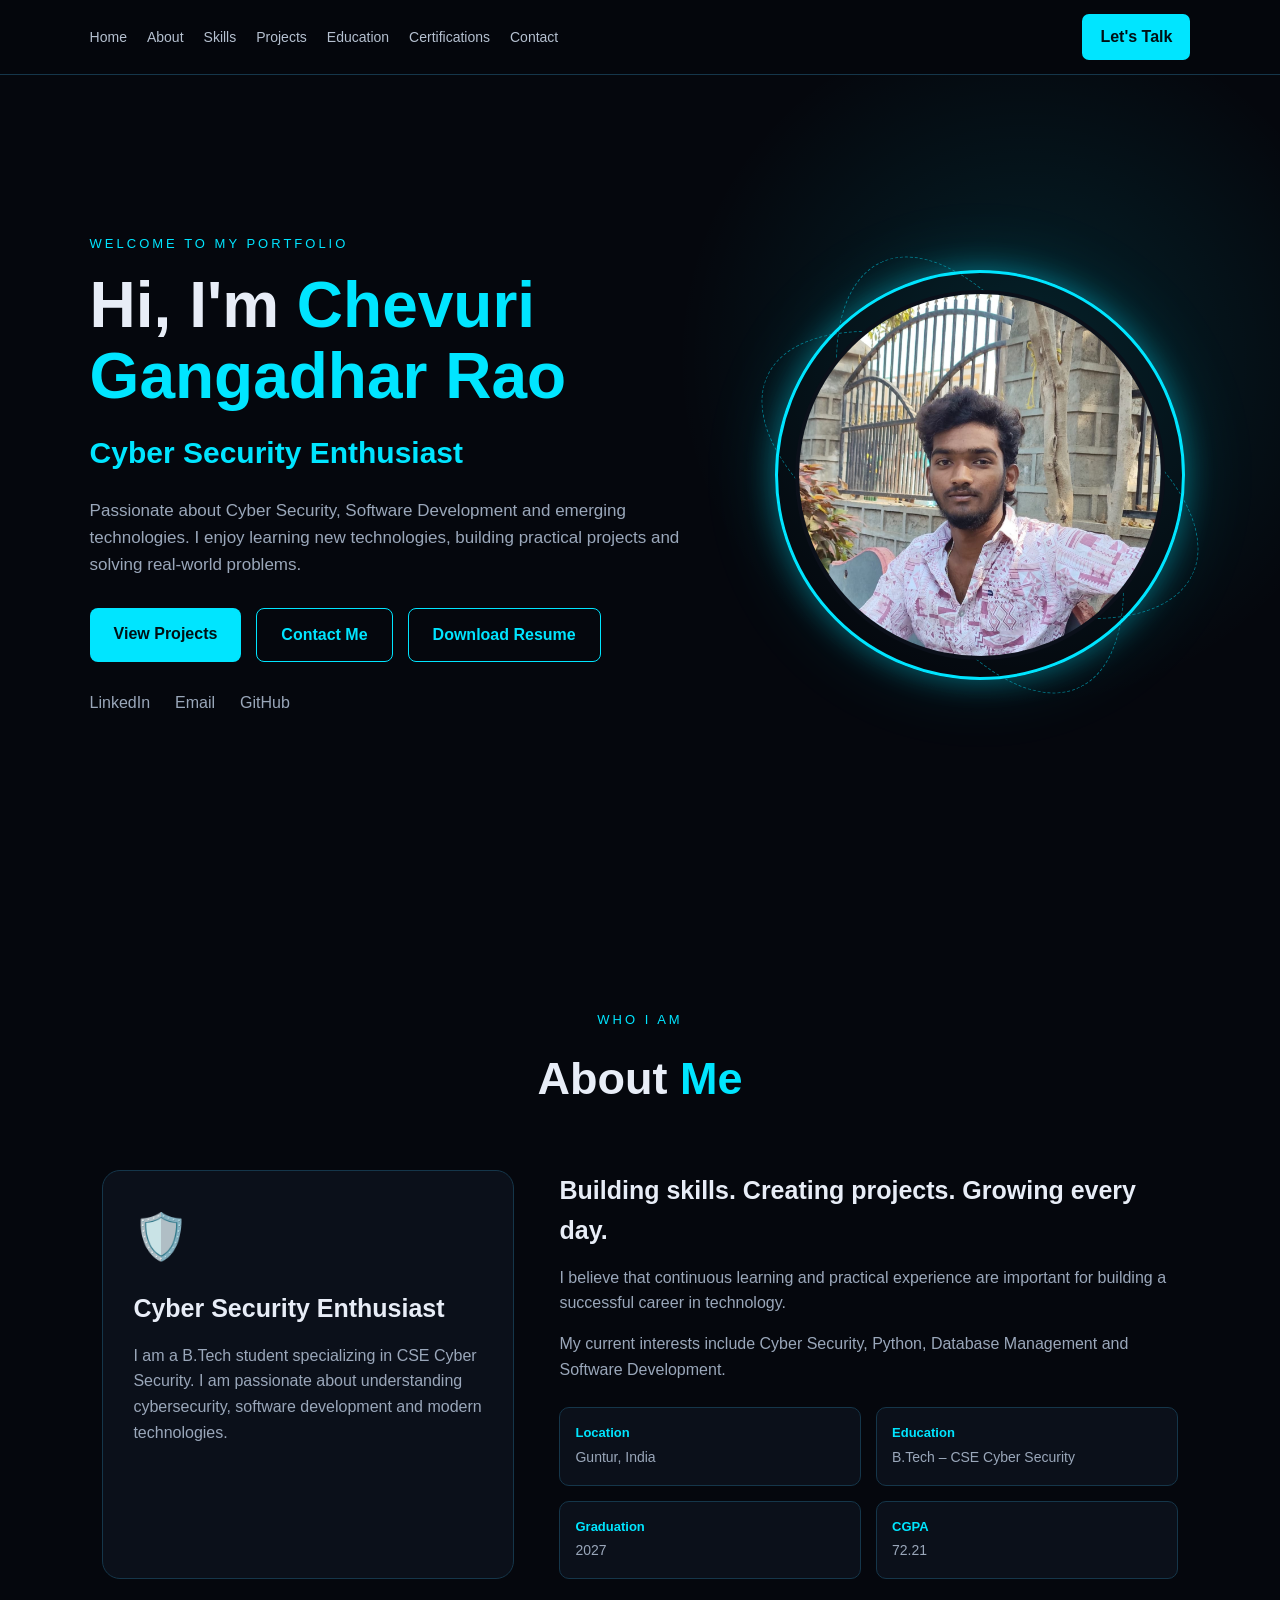
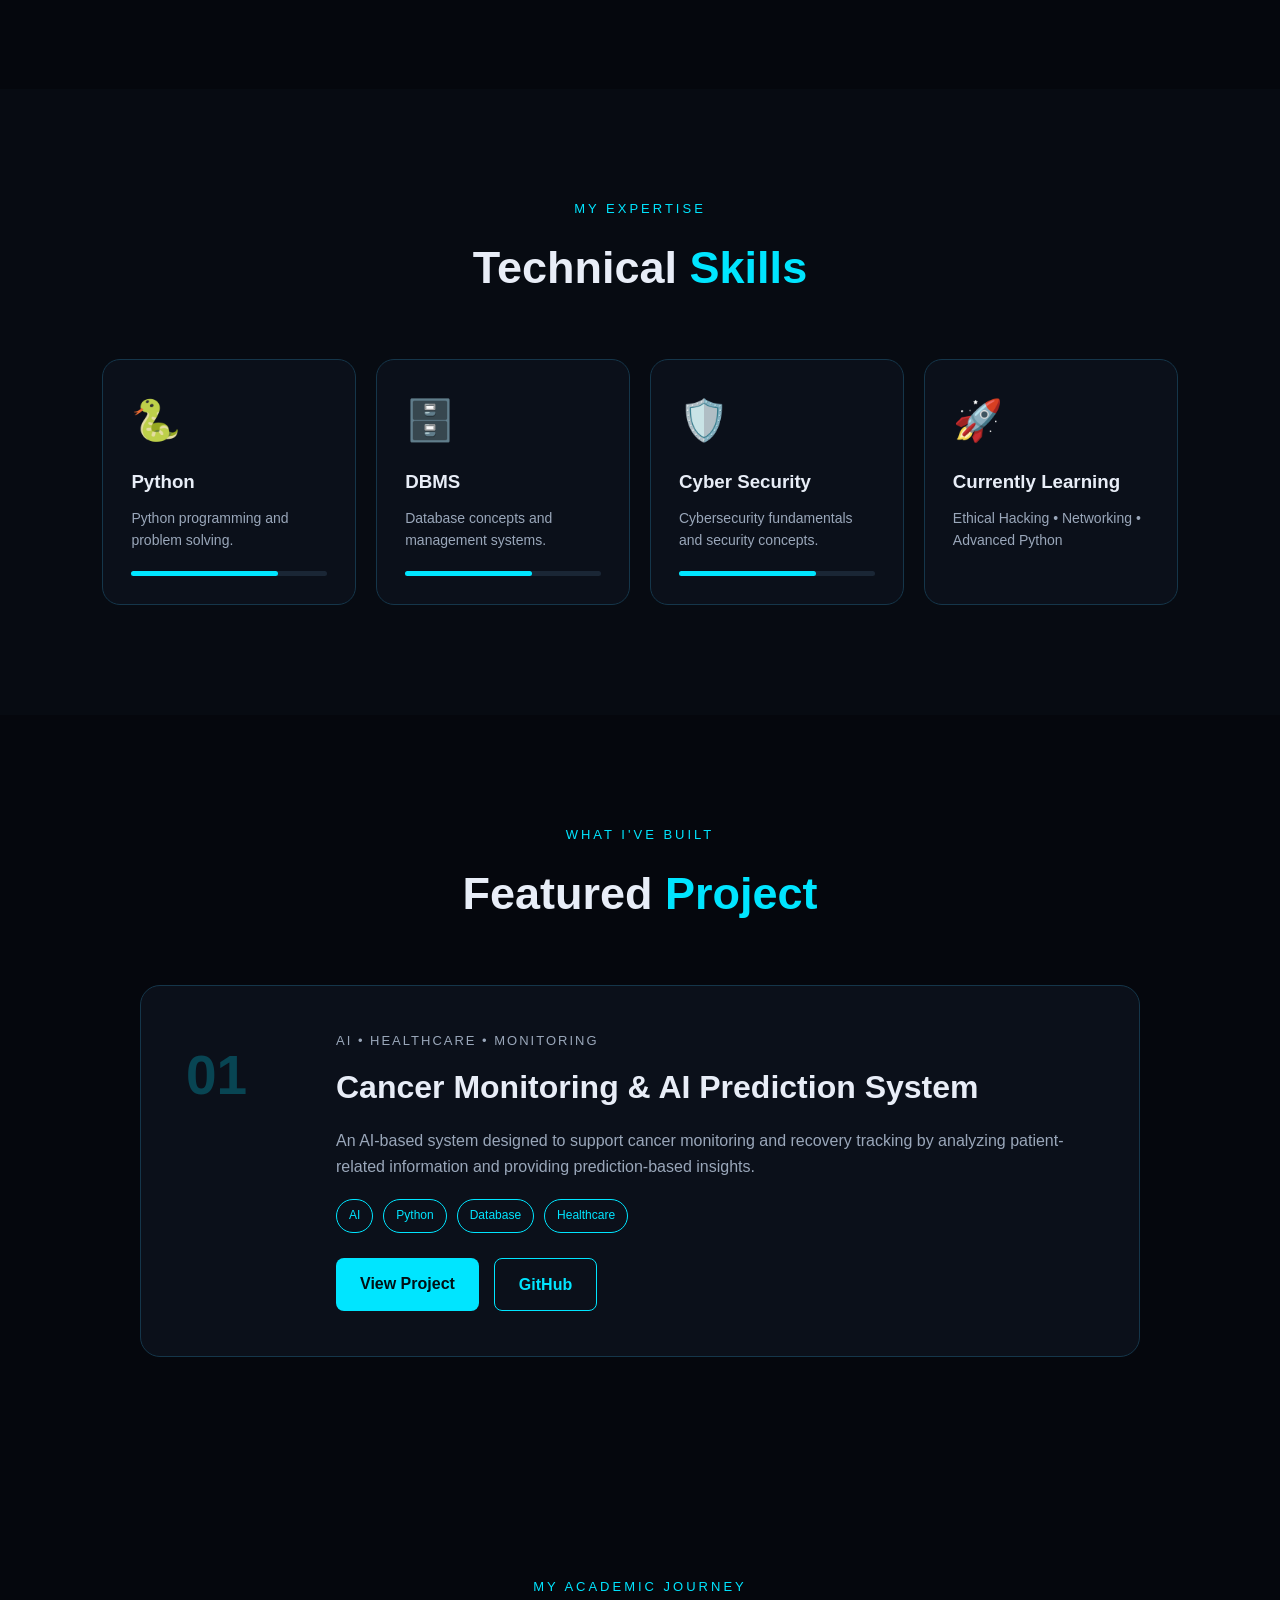
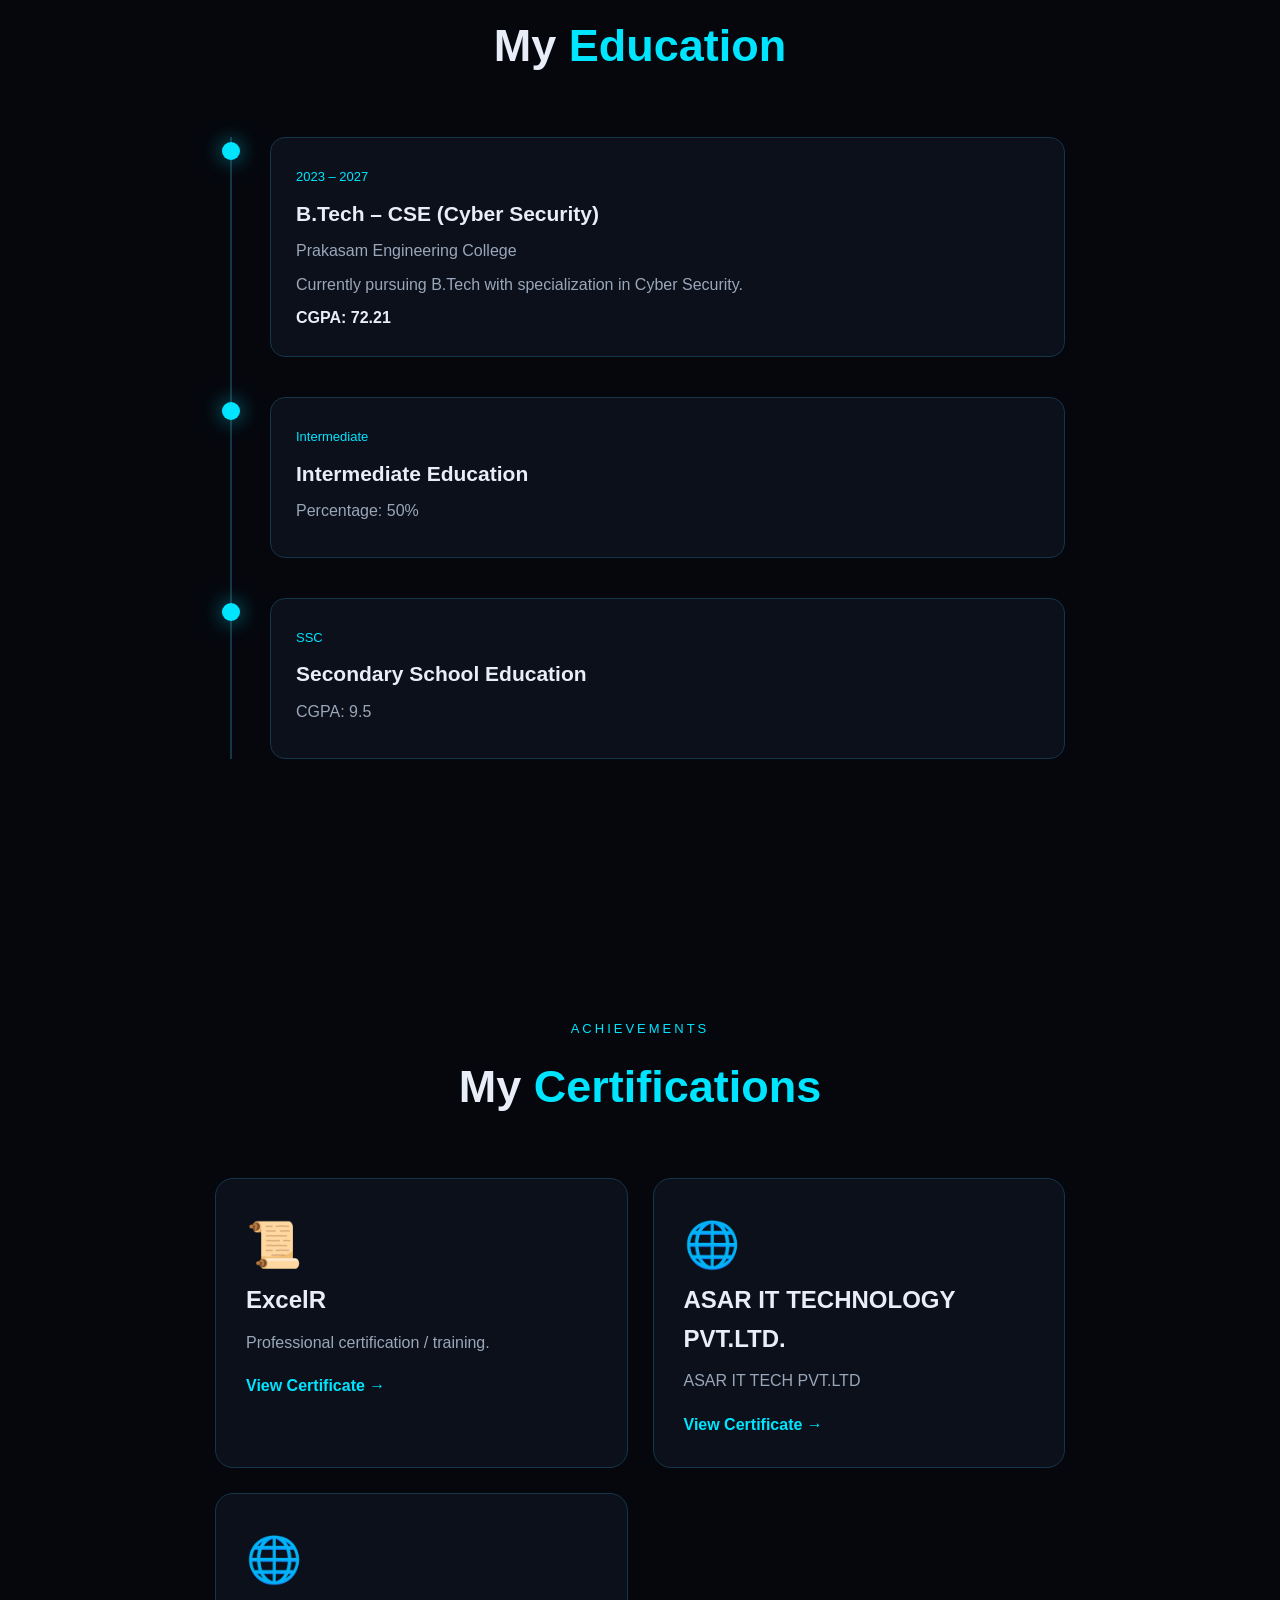
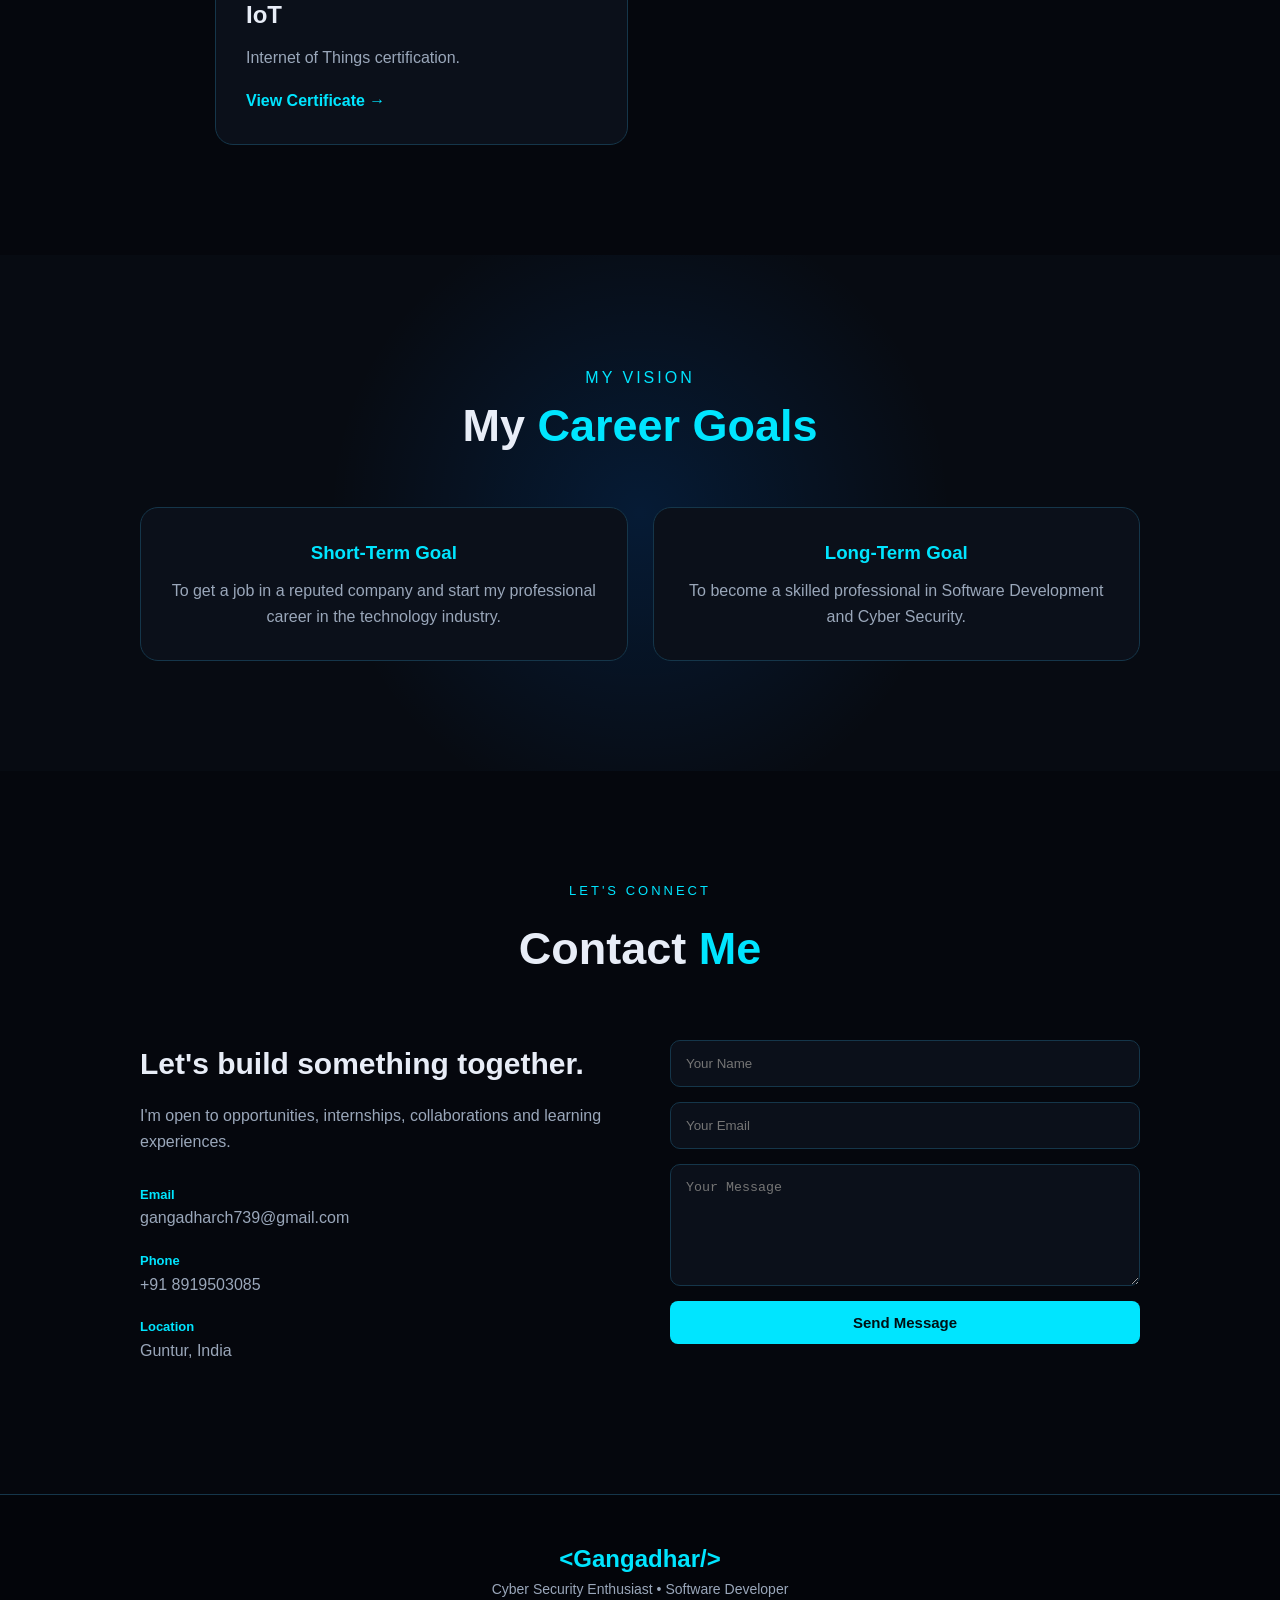
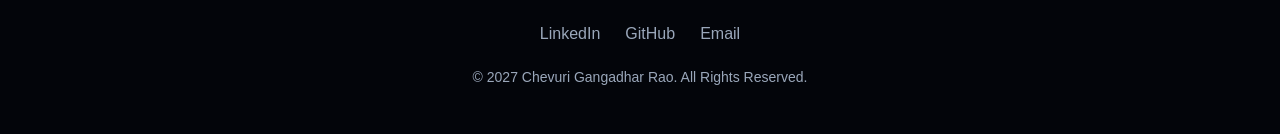
==== html/index.html @ ff55c1d2 "Add files via upload" ====
<!DOCTYPE html>
<html lang="en">

<head>
    <meta charset="UTF-8">
    <meta name="viewport" content="width=device-width, initial-scale=1.0">

    <title>Chevuri Gangadhar Rao | Cyber Security Portfolio</title>

    <meta name="description"
          content="Portfolio of Chevuri Gangadhar Rao, a Cyber Security student interested in Software Development and Cyber Security.">

    <link rel="stylesheet" href="style.css">
</head>

<body>

    <!-- ================= NAVBAR ================= -->

    <header class="navbar">

        <nav>
            <a href="#home">Home</a>
            <a href="#about">About</a>
            <a href="#skills">Skills</a>
            <a href="#projects">Projects</a>
            <a href="#education">Education</a>
            <a href="#certifications">Certifications</a>
            <a href="#contact">Contact</a>
        </nav>

        <a href="#contact" class="nav-btn">
            Let's Talk
        </a>

    </header>


    <!-- ================= HOME ================= -->

    <section id="home" class="hero">

        <div class="hero-content">

            <p class="welcome">
                Welcome to my portfolio
            </p>

            <h1>
                Hi, I'm <span>Chevuri Gangadhar Rao</span>
            </h1>

            <!-- FIXED TITLE -->
            <h2 id="career-title">
                Cyber Security Enthusiast
            </h2>

            <p class="hero-description">
                Passionate about Cyber Security, Software Development
                and emerging technologies. I enjoy learning new technologies,
                building practical projects and solving real-world problems.
            </p>


            <!-- HERO BUTTONS -->

            <div class="hero-buttons">

                <a href="#projects" class="primary-btn">
                    View Projects
                </a>

                <a href="#contact" class="secondary-btn">
                    Contact Me
                </a>

                <a href="resume.pdf" download class="secondary-btn">
                    Download Resume
                </a>

            </div>


            <!-- SOCIAL LINKS -->

            <div class="social-links">

                <a href="https://www.linkedin.com/in/chevuri-gangadhar-rao-58a858272/"
                   target="_blank"
                   rel="noopener noreferrer">
                    LinkedIn
                </a>

                <a href="mailto:gangadharch739@gmail.com">
                    Email
                </a>

                <!-- FIXED GITHUB LINK -->
                <a href="https://github.com/gangadharchevuri/cancer-care-buddy"
                   target="_blank"
                   rel="noopener noreferrer">
                    GitHub
                </a>

            </div>

        </div>


        <!-- PROFILE PHOTO -->

        <div class="hero-visual">

            <div class="profile-circle">

                <img src="./profile.jpg"
                     alt="Chevuri Gangadhar Rao">

                <div class="orbit orbit-one"></div>
                <div class="orbit orbit-two"></div>

            </div>

        </div>

    </section>


    <!-- ================= ABOUT ================= -->

    <section id="about" class="section">

        <div class="section-title">

            <p>Who I Am</p>

            <h2>
                About <span>Me</span>
            </h2>

        </div>


        <div class="about-container">

            <div class="about-card">

                <div class="about-icon">
                    🛡️
                </div>

                <h3>
                    Cyber Security Enthusiast
                </h3>

                <p>
                    I am a B.Tech student specializing in CSE Cyber Security.
                    I am passionate about understanding cybersecurity,
                    software development and modern technologies.
                </p>

            </div>


            <div class="about-text">

                <h3>
                    Building skills. Creating projects. Growing every day.
                </h3>

                <p>
                    I believe that continuous learning and practical experience
                    are important for building a successful career in technology.
                </p>

                <p>
                    My current interests include Cyber Security, Python,
                    Database Management and Software Development.
                </p>


                <div class="about-details">

                    <div>
                        <strong>Location</strong>
                        <span>Guntur, India</span>
                    </div>

                    <div>
                        <strong>Education</strong>
                        <span>B.Tech – CSE Cyber Security</span>
                    </div>

                    <div>
                        <strong>Graduation</strong>
                        <span>2027</span>
                    </div>

                    <div>
                        <strong>CGPA</strong>
                        <span>72.21</span>
                    </div>

                </div>

            </div>

        </div>

    </section>


    <!-- ================= SKILLS ================= -->

    <section id="skills" class="section skills-section">

        <div class="section-title">

            <p>My Expertise</p>

            <h2>
                Technical <span>Skills</span>
            </h2>

        </div>


        <div class="skills-grid">

            <div class="skill-card">

                <div class="skill-icon">
                    🐍
                </div>

                <h3>
                    Python
                </h3>

                <p>
                    Python programming and problem solving.
                </p>

                <div class="skill-bar">
                    <div class="skill-progress python"></div>
                </div>

            </div>


            <div class="skill-card">

                <div class="skill-icon">
                    🗄️
                </div>

                <h3>
                    DBMS
                </h3>

                <p>
                    Database concepts and management systems.
                </p>

                <div class="skill-bar">
                    <div class="skill-progress dbms"></div>
                </div>

            </div>


            <div class="skill-card">

                <div class="skill-icon">
                    🛡️
                </div>

                <h3>
                    Cyber Security
                </h3>

                <p>
                    Cybersecurity fundamentals and security concepts.
                </p>

                <div class="skill-bar">
                    <div class="skill-progress security"></div>
                </div>

            </div>


            <div class="skill-card learning-card">

                <div class="skill-icon">
                    🚀
                </div>

                <h3>
                    Currently Learning
                </h3>

                <p>
                    Ethical Hacking • Networking • Advanced Python
                </p>

            </div>

        </div>

    </section>


    <!-- ================= PROJECTS ================= -->

    <section id="projects" class="section">

        <div class="section-title">

            <p>What I've Built</p>

            <h2>
                Featured <span>Project</span>
            </h2>

        </div>


        <div class="project-card">

            <div class="project-number">
                01
            </div>


            <div class="project-content">

                <p class="project-category">
                    AI • Healthcare • Monitoring
                </p>

                <h3>
                    Cancer Monitoring & AI Prediction System
                </h3>

                <p>
                    An AI-based system designed to support cancer monitoring
                    and recovery tracking by analyzing patient-related
                    information and providing prediction-based insights.
                </p>


                <div class="project-tags">

                    <span>AI</span>
                    <span>Python</span>
                    <span>Database</span>
                    <span>Healthcare</span>

                </div>


                <div class="project-buttons">

                    <a href="https://cancer-care-buddy.lovable.app/"
                       target="_blank"
                       rel="noopener noreferrer"
                       class="primary-btn">
                        View Project
                    </a>

                    <a href="https://github.com/gangadharchevuri/cancer-care-buddy"
                       target="_blank"
                       rel="noopener noreferrer"
                       class="secondary-btn">
                        GitHub
                    </a>

                </div>

            </div>

        </div>

    </section>


    <!-- ================= EDUCATION ================= -->

    <section id="education" class="section">

        <div class="section-title">

            <p>My Academic Journey</p>

            <h2>
                My <span>Education</span>
            </h2>

        </div>


        <div class="timeline">

            <div class="timeline-item">

                <div class="timeline-dot"></div>

                <div class="timeline-content">

                    <span>
                        2023 – 2027
                    </span>

                    <h3>
                        B.Tech – CSE (Cyber Security)
                    </h3>

                    <h4>
                        Prakasam Engineering College
                    </h4>

                    <p>
                        Currently pursuing B.Tech with specialization
                        in Cyber Security.
                    </p>

                    <strong>
                        CGPA: 72.21
                    </strong>

                </div>

            </div>


            <div class="timeline-item">

                <div class="timeline-dot"></div>

                <div class="timeline-content">

                    <span>
                        Intermediate
                    </span>

                    <h3>
                        Intermediate Education
                    </h3>

                    <p>
                        Percentage: 50%
                    </p>

                </div>

            </div>


            <div class="timeline-item">

                <div class="timeline-dot"></div>

                <div class="timeline-content">

                    <span>
                        SSC
                    </span>

                    <h3>
                        Secondary School Education
                    </h3>

                    <p>
                        CGPA: 9.5
                    </p>

                </div>

            </div>

        </div>

    </section>


    <!-- ================= CERTIFICATIONS ================= -->

    <section id="certifications" class="section">

        <div class="section-title">

            <p>Achievements</p>

            <h2>
                My <span>Certifications</span>
            </h2>

        </div>


        <div class="certifications-grid">

            <div class="certificate-card">

                <div class="certificate-icon">
                    📜
                </div>

                <h3>
                    ExcelR
                </h3>

                <p>
                    Professional certification / training.
                </p>

                <a href="excelr.pdf"
                   target="_blank"
                   class="certificate-link">
                    View Certificate →
                </a>

            </div>


            <div class="certificate-card">

                <div class="certificate-icon">
                    🌐
                </div>

                <h3>
                    ASAR IT TECHNOLOGY PVT.LTD.
                </h3>

                <p>
                    ASAR IT TECH PVT.LTD
                </p>

                <a href="asar.pdf"
                   target="_blank"
                   class="certificate-link">
                    View Certificate →
                </a>

            </div>


            <div class="certificate-card">

                <div class="certificate-icon">
                    🌐
                </div>

                <h3>
                    IoT
                </h3>

                <p>
                    Internet of Things certification.
                </p>

                <a href="iot.pdf"
                   target="_blank"
                   class="certificate-link">
                    View Certificate →
                </a>

            </div>

        </div>

    </section>


    <!-- ================= CAREER ================= -->

    <section class="career-section">

        <div class="career-content">

            <p>
                My Vision
            </p>

            <h2>
                My <span>Career Goals</span>
            </h2>


            <div class="career-goals">

                <div>

                    <h3>
                        Short-Term Goal
                    </h3>

                    <p>
                        To get a job in a reputed company and start
                        my professional career in the technology industry.
                    </p>

                </div>


                <div>

                    <h3>
                        Long-Term Goal
                    </h3>

                    <p>
                        To become a skilled professional in Software
                        Development and Cyber Security.
                    </p>

                </div>

            </div>

        </div>

    </section>


    <!-- ================= CONTACT ================= -->

    <section id="contact" class="section">

        <div class="section-title">

            <p>
                Let's Connect
            </p>

            <h2>
                Contact <span>Me</span>
            </h2>

        </div>


        <div class="contact-container">

            <div class="contact-info">

                <h3>
                    Let's build something together.
                </h3>

                <p>
                    I'm open to opportunities, internships,
                    collaborations and learning experiences.
                </p>


                <div class="contact-item">

                    <strong>
                        Email
                    </strong>

                    <a href="mailto:gangadharch739@gmail.com">
                        gangadharch739@gmail.com
                    </a>

                </div>


                <div class="contact-item">

                    <strong>
                        Phone
                    </strong>

                    <a href="tel:+918919503085">
                        +91 8919503085
                    </a>

                </div>


                <div class="contact-item">

                    <strong>
                        Location
                    </strong>

                    <span>
                        Guntur, India
                    </span>

                </div>

            </div>


            <form
                class="contact-form"
                id="contactForm"
                action="https://formspree.io/f/mbgrbwql"
                method="POST">

                <input
                    type="hidden"
                    name="subject"
                    value="New Contact Message - Portfolio">

                <input
                    type="text"
                    name="name"
                    placeholder="Your Name"
                    required>

                <input
                    type="email"
                    name="email"
                    placeholder="Your Email"
                    required>

                <textarea
                    name="message"
                    rows="6"
                    placeholder="Your Message"
                    required></textarea>

                <button
                    type="submit"
                    class="primary-btn">
                    Send Message
                </button>

            </form>

        </div>

    </section>


    <!-- ================= FOOTER ================= -->

    <footer>

        <div class="footer-logo">
            &lt;Gangadhar/&gt;
        </div>

        <p>
            Cyber Security Enthusiast • Software Developer
        </p>


        <div class="footer-links">

            <a href="https://www.linkedin.com/in/chevuri-gangadhar-rao-58a858272/"
               target="_blank"
               rel="noopener noreferrer">
                LinkedIn
            </a>

            <!-- FIXED GITHUB LINK -->
            <a href="https://github.com/gangadharchevuri/cancer-care-buddy"
               target="_blank"
               rel="noopener noreferrer">
                GitHub
            </a>

            <a href="mailto:gangadharch739@gmail.com">
                Email
            </a>

        </div>


        <p class="copyright">
            © 2027 Chevuri Gangadhar Rao. All Rights Reserved.
        </p>

    </footer>


    <!-- ================= JAVASCRIPT ================= -->

    

    <!-- KEEP CAREER TITLE FIXED -->
    <script>
        function keepCyberSecurityTitle() {
            const title = document.getElementById("career-title");

            if (title) {
                title.textContent = "Cyber Security Enthusiast";
            }
        }

        keepCyberSecurityTitle();

        const titleObserver = new MutationObserver(() => {
            keepCyberSecurityTitle();
        });

        const titleElement = document.getElementById("career-title");

        if (titleElement) {
            titleObserver.observe(titleElement, {
                childList: true,
                characterData: true,
                subtree: true
            });
        }
    </script>

</body>

</html>
---- html/style.css ----
* {
    margin: 0;
    padding: 0;
    box-sizing: border-box;
}

html {
    scroll-behavior: smooth;
}

body {
    font-family: Arial, Helvetica, sans-serif;
    background: #05070d;
    color: #e8edf7;
    line-height: 1.6;
    overflow-x: hidden;
}


/* ================= NAVBAR ================= */

.navbar {
    position: fixed;
    top: 0;
    left: 0;
    width: 100%;
    height: 75px;
    padding: 0 7%;

    display: flex;
    align-items: center;
    justify-content: space-between;

    background: rgba(5, 7, 13, 0.95);
    border-bottom: 1px solid #15364a;

    z-index: 1000;
}

.navbar nav {
    display: flex;
    gap: 20px;
}

.navbar nav a {
    color: #b5c0d0;
    text-decoration: none;
    font-size: 14px;
    transition: 0.3s;
}

.navbar nav a:hover {
    color: #00e5ff;
}

.nav-btn {
    background: #00e5ff;
    color: #001014;
    padding: 10px 18px;
    border-radius: 7px;
    text-decoration: none;
    font-weight: bold;
}


/* ================= HERO ================= */

.hero {
    min-height: 100vh;
    padding: 120px 7% 70px;

    display: grid;
    grid-template-columns: minmax(0, 1fr) 420px;

    align-items: center;
    gap: 50px;

    background:
        radial-gradient(
            circle at 80% 40%,
            rgba(0, 229, 255, 0.12),
            transparent 30%
        ),
        #05070d;
}

.hero-content {
    width: 100%;
    max-width: 750px;
}

.welcome {
    color: #00e5ff;
    text-transform: uppercase;
    letter-spacing: 3px;
    font-size: 13px;
    margin-bottom: 15px;
}

.hero h1 {
    font-size: clamp(40px, 5vw, 68px);
    line-height: 1.1;
    margin-bottom: 18px;
}

.hero h1 span {
    color: #00e5ff;
}

.hero h2 {
    color: #00e5ff;
    font-size: 30px;
    margin-bottom: 20px;
}

.hero-description {
    color: #9aa7ba;
    font-size: 17px;
    max-width: 650px;
}

.hero-buttons {
    display: flex;
    gap: 15px;
    margin-top: 30px;
    flex-wrap: wrap;
}

.primary-btn,
.secondary-btn {
    display: inline-block;
    padding: 13px 24px;
    border-radius: 8px;
    text-decoration: none;
    font-weight: bold;
    transition: 0.3s;
}

.primary-btn {
    background: #00e5ff;
    color: #001014;
}

.primary-btn:hover {
    transform: translateY(-3px);
    box-shadow: 0 10px 30px rgba(0, 229, 255, 0.3);
}

.secondary-btn {
    color: #00e5ff;
    border: 1px solid #00e5ff;
}

.secondary-btn:hover {
    background: rgba(0, 229, 255, 0.1);
}


/* ================= SOCIAL LINKS ================= */

.social-links {
    display: flex;
    gap: 25px;
    margin-top: 28px;
}

.social-links a {
    color: #9aa7ba;
    text-decoration: none;
}

.social-links a:hover {
    color: #00e5ff;
}

.coming-soon {
    color: #9aa7ba;
}


/* ================= PROFILE PHOTO ================= */

.hero-visual {
    width: 480px;
    height: 480px;

    display: flex;
    align-items: center;
    justify-content: center;

    justify-self: center;
}

.profile-circle {
    width: 410px;
    height: 410px;

    position: relative;

    display: flex;
    align-items: center;
    justify-content: center;

    border-radius: 50%;
    border: 3px solid #00e5ff;

    box-shadow:
        0 0 30px rgba(0, 229, 255, 0.4),
        0 0 80px rgba(0, 229, 255, 0.12);

    animation: glow 3s infinite alternate;
}

.profile-circle img {
    width: 370px;
    height: 370px;

    object-fit: cover;

    border-radius: 50%;

    border: 4px solid #0b101a;

    position: relative;
    z-index: 2;
}

@keyframes glow {
    from {
        box-shadow:
            0 0 25px rgba(0, 229, 255, 0.25),
            0 0 50px rgba(0, 229, 255, 0.08);
    }

    to {
        box-shadow:
            0 0 45px rgba(0, 229, 255, 0.55),
            0 0 100px rgba(0, 229, 255, 0.15);
    }
}

.profile-circle .orbit {
    position: absolute;
    border: 1px dashed rgba(0, 229, 255, 0.45);
    border-radius: 50%;
    z-index: 1;
}

.profile-circle .orbit-one {
    width: 470px;
    height: 230px;
    transform: rotate(25deg);
}

.profile-circle .orbit-two {
    width: 230px;
    height: 470px;
    transform: rotate(-25deg);
}


/* ================= SECTIONS ================= */

.section {
    padding: 110px 8%;
}

.section-title {
    text-align: center;
    margin-bottom: 55px;
}

.section-title p {
    color: #00e5ff;
    text-transform: uppercase;
    letter-spacing: 3px;
    font-size: 13px;
    margin-bottom: 12px;
}

.section-title h2 {
    font-size: 45px;
}

.section-title span {
    color: #00e5ff;
}


/* ================= ABOUT ================= */

.about-container {
    max-width: 1100px;
    margin: auto;

    display: grid;
    grid-template-columns: 0.8fr 1.2fr;
    gap: 45px;
}

.about-card {
    background: #0b101a;
    border: 1px solid #15364a;
    border-radius: 18px;
    padding: 30px;
    transition: 0.3s;
}

.about-card:hover {
    border-color: #00e5ff;
    transform: translateY(-5px);
}

.about-icon {
    font-size: 45px;
    margin-bottom: 15px;
}

.about-card h3,
.about-text h3 {
    font-size: 25px;
    margin-bottom: 15px;
}

.about-card p,
.about-text p {
    color: #9aa7ba;
    margin-bottom: 15px;
}

.about-details {
    margin-top: 25px;

    display: grid;
    grid-template-columns: 1fr 1fr;
    gap: 15px;
}

.about-details div {
    padding: 15px;
    background: #0b101a;
    border: 1px solid #15364a;
    border-radius: 10px;
}

.about-details strong {
    display: block;
    color: #00e5ff;
    font-size: 13px;
}

.about-details span {
    color: #9aa7ba;
    font-size: 14px;
}


/* ================= SKILLS ================= */

.skills-section {
    background: #070b12;
}

.skills-grid {
    max-width: 1100px;
    margin: auto;

    display: grid;
    grid-template-columns: repeat(4, 1fr);
    gap: 20px;
}

.skill-card {
    background: #0b101a;
    border: 1px solid #15364a;
    border-radius: 18px;
    padding: 28px;
    transition: 0.3s;
}

.skill-card:hover {
    transform: translateY(-7px);
    border-color: #00e5ff;
}

.skill-icon {
    font-size: 40px;
    margin-bottom: 15px;
}

.skill-card h3 {
    margin-bottom: 10px;
}

.skill-card p {
    color: #9aa7ba;
    font-size: 14px;
}

.skill-bar {
    width: 100%;
    height: 5px;
    margin-top: 20px;

    background: #1a2635;
    border-radius: 10px;
}

.skill-progress {
    height: 100%;
    background: #00e5ff;
    border-radius: 10px;
}

.python {
    width: 75%;
}

.dbms {
    width: 65%;
}

.security {
    width: 70%;
}


/* ================= PROJECT ================= */

.project-card {
    max-width: 1000px;
    margin: auto;

    display: grid;
    grid-template-columns: 120px 1fr;
    gap: 30px;

    padding: 45px;

    background: #0b101a;
    border: 1px solid #15364a;
    border-radius: 20px;

    transition: 0.3s;
}

.project-card:hover {
    border-color: #00e5ff;
}

.project-number {
    font-size: 55px;
    font-weight: bold;
    color: rgba(0, 229, 255, 0.25);
}

.project-category {
    color: #00e5ff;
    text-transform: uppercase;
    letter-spacing: 2px;
    font-size: 13px;
}

.project-content h3 {
    font-size: 32px;
    margin: 10px 0 15px;
}

.project-content > p {
    color: #9aa7ba;
}

.project-tags {
    display: flex;
    flex-wrap: wrap;
    gap: 10px;
    margin-top: 20px;
}

.project-tags span {
    border: 1px solid #00e5ff;
    color: #00e5ff;
    padding: 6px 12px;
    border-radius: 20px;
    font-size: 12px;
}

.project-buttons {
    display: flex;
    gap: 15px;
    margin-top: 25px;
}


/* ================= EDUCATION ================= */

.timeline {
    max-width: 850px;
    margin: auto;
    position: relative;
}

.timeline::before {
    content: "";

    position: absolute;
    left: 15px;
    top: 0;
    bottom: 0;

    width: 2px;
    background: #15364a;
}

.timeline-item {
    position: relative;
    padding-left: 55px;
    margin-bottom: 40px;
}

.timeline-dot {
    position: absolute;

    left: 7px;
    top: 5px;

    width: 18px;
    height: 18px;

    border-radius: 50%;

    background: #00e5ff;

    box-shadow: 0 0 20px rgba(0, 229, 255, 0.6);
}

.timeline-content {
    padding: 25px;

    background: #0b101a;
    border: 1px solid #15364a;
    border-radius: 15px;
}

.timeline-content span {
    color: #00e5ff;
    font-size: 13px;
}

.timeline-content h3 {
    margin: 8px 0;
    font-size: 21px;
}

.timeline-content h4 {
    color: #9aa7ba;
    font-weight: normal;
}

.timeline-content p {
    color: #9aa7ba;
    margin: 8px 0;
}


/* ================= CERTIFICATIONS ================= */

.certifications-grid {
    max-width: 850px;
    margin: auto;

    display: grid;
    grid-template-columns: 1fr 1fr;
    gap: 25px;
}

.certificate-card {
    background: #0b101a;
    border: 1px solid #15364a;
    border-radius: 18px;
    padding: 30px;

    transition: 0.3s;
}

.certificate-card:hover {
    transform: translateY(-6px);
    border-color: #00e5ff;
}

.certificate-icon {
    font-size: 45px;
}

.certificate-card h3 {
    font-size: 24px;
}

.certificate-card p {
    color: #9aa7ba;
    margin: 10px 0 18px;
}

.certificate-link {
    color: #00e5ff;
    text-decoration: none;
    font-weight: bold;
}


/* ================= CAREER ================= */

.career-section {
    padding: 110px 8%;
    text-align: center;

    background:
        radial-gradient(
            circle,
            rgba(0, 119, 255, 0.15),
            transparent 45%
        ),
        #070b12;
}

.career-content {
    max-width: 1000px;
    margin: auto;
}

.career-content > p {
    color: #00e5ff;
    text-transform: uppercase;
    letter-spacing: 3px;
}

.career-content h2 {
    font-size: 45px;
    margin-bottom: 45px;
}

.career-content h2 span {
    color: #00e5ff;
}

.career-goals {
    display: grid;
    grid-template-columns: 1fr 1fr;
    gap: 25px;
}

.career-goals div {
    padding: 30px;
    background: #0b101a;
    border: 1px solid #15364a;
    border-radius: 18px;
}

.career-goals h3 {
    color: #00e5ff;
    margin-bottom: 10px;
}

.career-goals p {
    color: #9aa7ba;
}


/* ================= CONTACT ================= */

.contact-container {
    max-width: 1000px;
    margin: auto;

    display: grid;
    grid-template-columns: 1fr 1fr;
    gap: 60px;
}

.contact-info h3 {
    font-size: 30px;
    margin-bottom: 15px;
}

.contact-info > p {
    color: #9aa7ba;
    margin-bottom: 30px;
}

.contact-item {
    margin: 20px 0;
}

.contact-item strong {
    display: block;
    color: #00e5ff;
    font-size: 13px;
}

.contact-item a,
.contact-item span {
    color: #9aa7ba;
    text-decoration: none;
}

.contact-form {
    display: flex;
    flex-direction: column;
    gap: 15px;
}

.contact-form input,
.contact-form textarea {
    width: 100%;

    padding: 15px;

    background: #0b101a;

    border: 1px solid #15364a;

    color: white;

    border-radius: 10px;

    outline: none;
}

.contact-form input:focus,
.contact-form textarea:focus {
    border-color: #00e5ff;
}

.contact-form button {
    border: none;
    font-size: 15px;
    cursor: pointer;
}


/* ================= FOOTER ================= */

footer {
    text-align: center;

    padding: 45px 20px;

    background: #03050a;

    border-top: 1px solid #15364a;
}

.footer-logo {
    color: #00e5ff;
    font-size: 24px;
    font-weight: bold;
}

footer p {
    color: #9aa7ba;
    font-size: 14px;
}

.footer-links {
    display: flex;
    justify-content: center;
    gap: 25px;
    margin: 20px 0;
}

.footer-links a {
    color: #9aa7ba;
    text-decoration: none;
}

.footer-links a:hover {
    color: #00e5ff;
}


/* ================= ANIMATIONS ================= */

.reveal {
    opacity: 0;
    transform: translateY(35px);
    transition: opacity 0.8s ease, transform 0.8s ease;
}

.reveal.show {
    opacity: 1;
    transform: translateY(0);
}

.navbar.scrolled {
    background: rgba(3, 5, 10, 0.97);
    box-shadow: 0 5px 30px rgba(0, 0, 0, 0.35);
}

.navbar nav a.active {
    color: #00e5ff;
}


/* ================= TABLET ================= */

@media (max-width: 1100px) {

    .hero {
        grid-template-columns: minmax(0, 1fr) 320px;
        gap: 25px;
        padding-left: 6%;
        padding-right: 6%;
    }

    .hero-visual {
        width: 320px;
        height: 320px;
    }

    .profile-circle {
        width: 370px;
        height: 370px;
    }

    .profile-circle img {
        width: 330px;
        height: 330px;
    }

    .skills-grid {
        grid-template-columns: 1fr 1fr;
    }
}


/* ================= MOBILE ================= */

@media (max-width: 750px) {

    .navbar {
        padding: 0 5%;
    }

    .navbar nav {
        display: none;
    }

    .nav-btn {
        display: none;
    }

    .hero {
        min-height: auto;
        padding: 120px 6% 70px;

        display: flex;
        flex-direction: column;

        align-items: center;
        text-align: center;

        gap: 35px;
    }

    .hero-content {
        max-width: 100%;
    }

    .hero h1 {
        font-size: 40px;
    }

    .hero h2 {
        font-size: 25px;
    }

    .hero-description {
        margin: auto;
    }

    .hero-buttons {
        justify-content: center;
    }

    .social-links {
        justify-content: center;
    }

    .hero-visual {
        width: 280px;
        height: 280px;
    }

    .profile-circle {
        width: 220px;
        height: 220px;
    }

    .profile-circle img {
        width: 195px;
        height: 195px;
    }

    .about-container,
    .contact-container,
    .career-goals,
    .certifications-grid {
        grid-template-columns: 1fr;
    }

    .skills-grid {
        grid-template-columns: 1fr;
    }

    .project-card {
        grid-template-columns: 1fr;
        padding: 30px;
    }

    .about-details {
        grid-template-columns: 1fr;
    }

    .section {
        padding: 80px 6%;
    }
}


/* ================= SMALL MOBILE ================= */

@media (max-width: 450px) {

    .hero h1 {
        font-size: 35px;
    }

    .hero h2 {
        font-size: 23px;
    }

    .hero-buttons,
    .project-buttons {
        flex-direction: column;
        width: 100%;
    }

    .primary-btn,
    .secondary-btn {
        width: 100%;
        text-align: center;
    }

    .hero-visual {
        width: 250px;
        height: 250px;
    }

    .profile-circle {
        width: 200px;
        height: 200px;
    }


    .profile-circle img {
        width: 175px;
        height: 175px;
    }
}
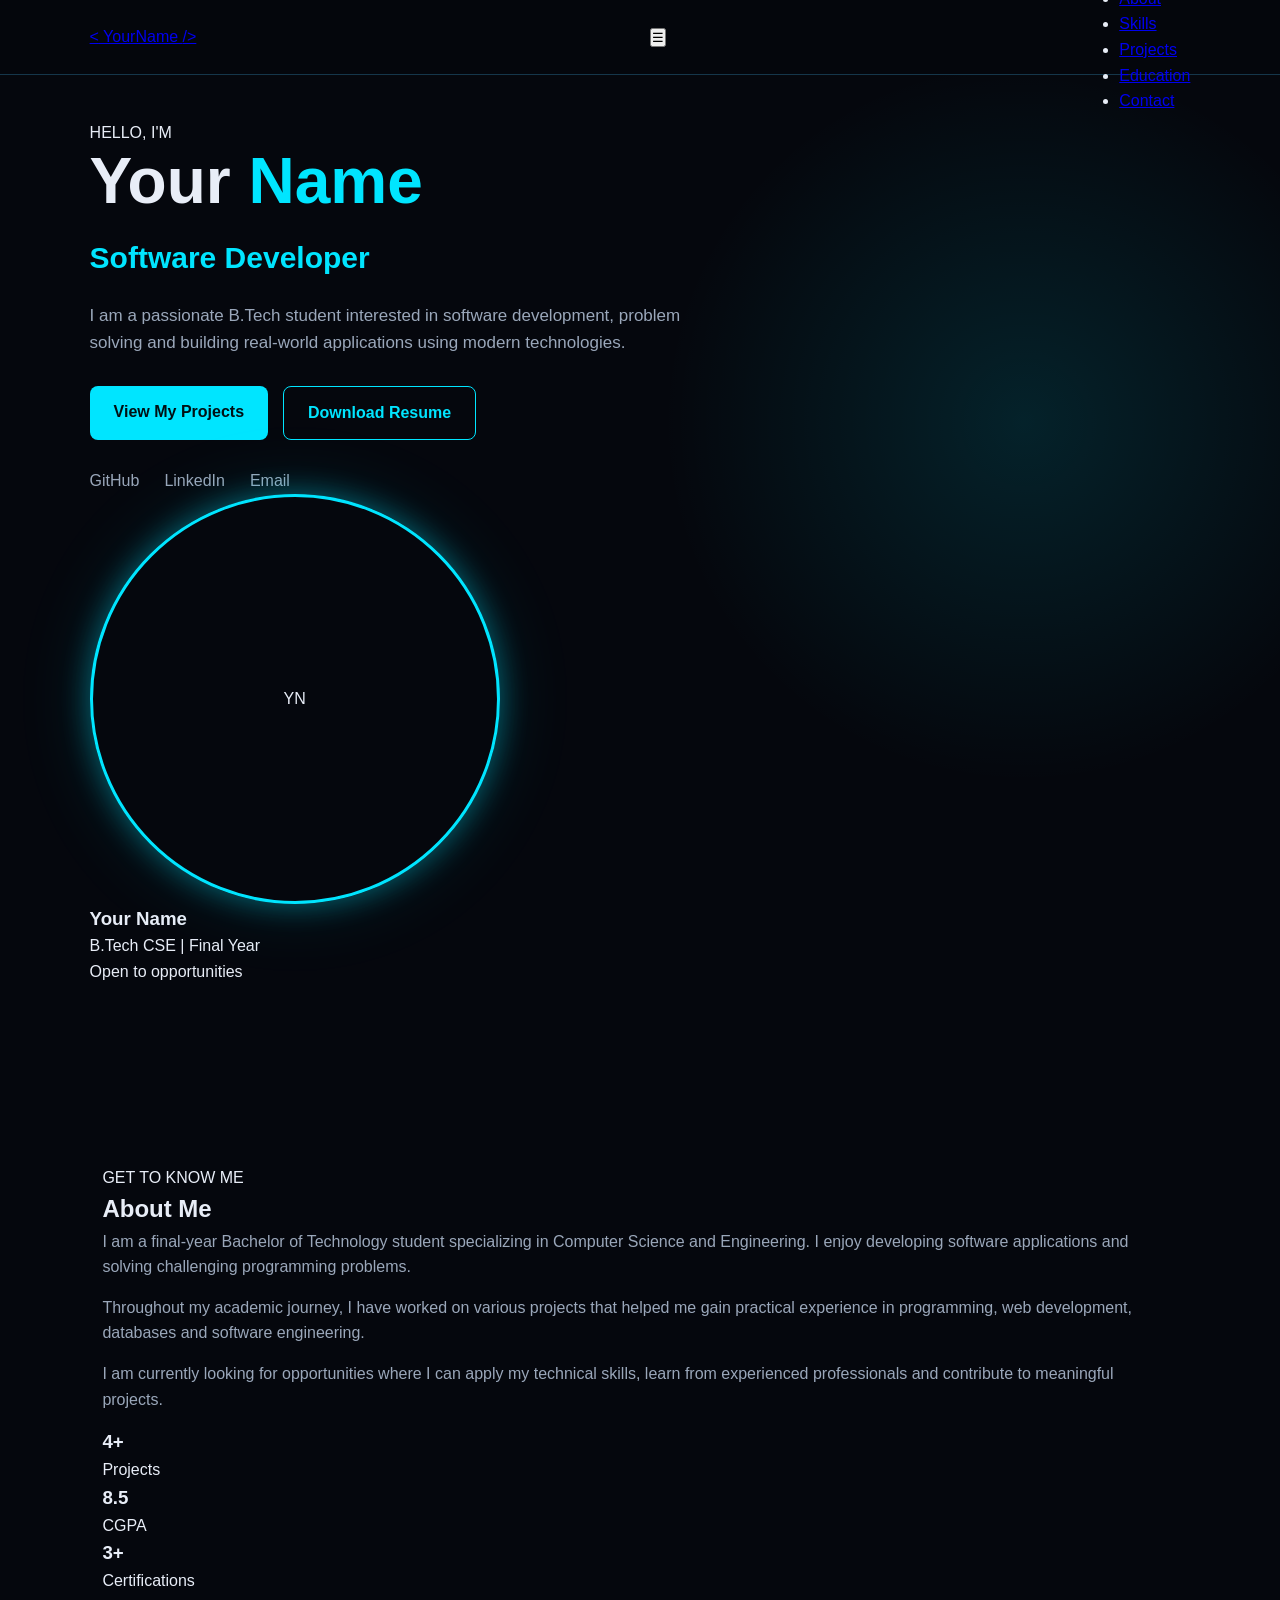
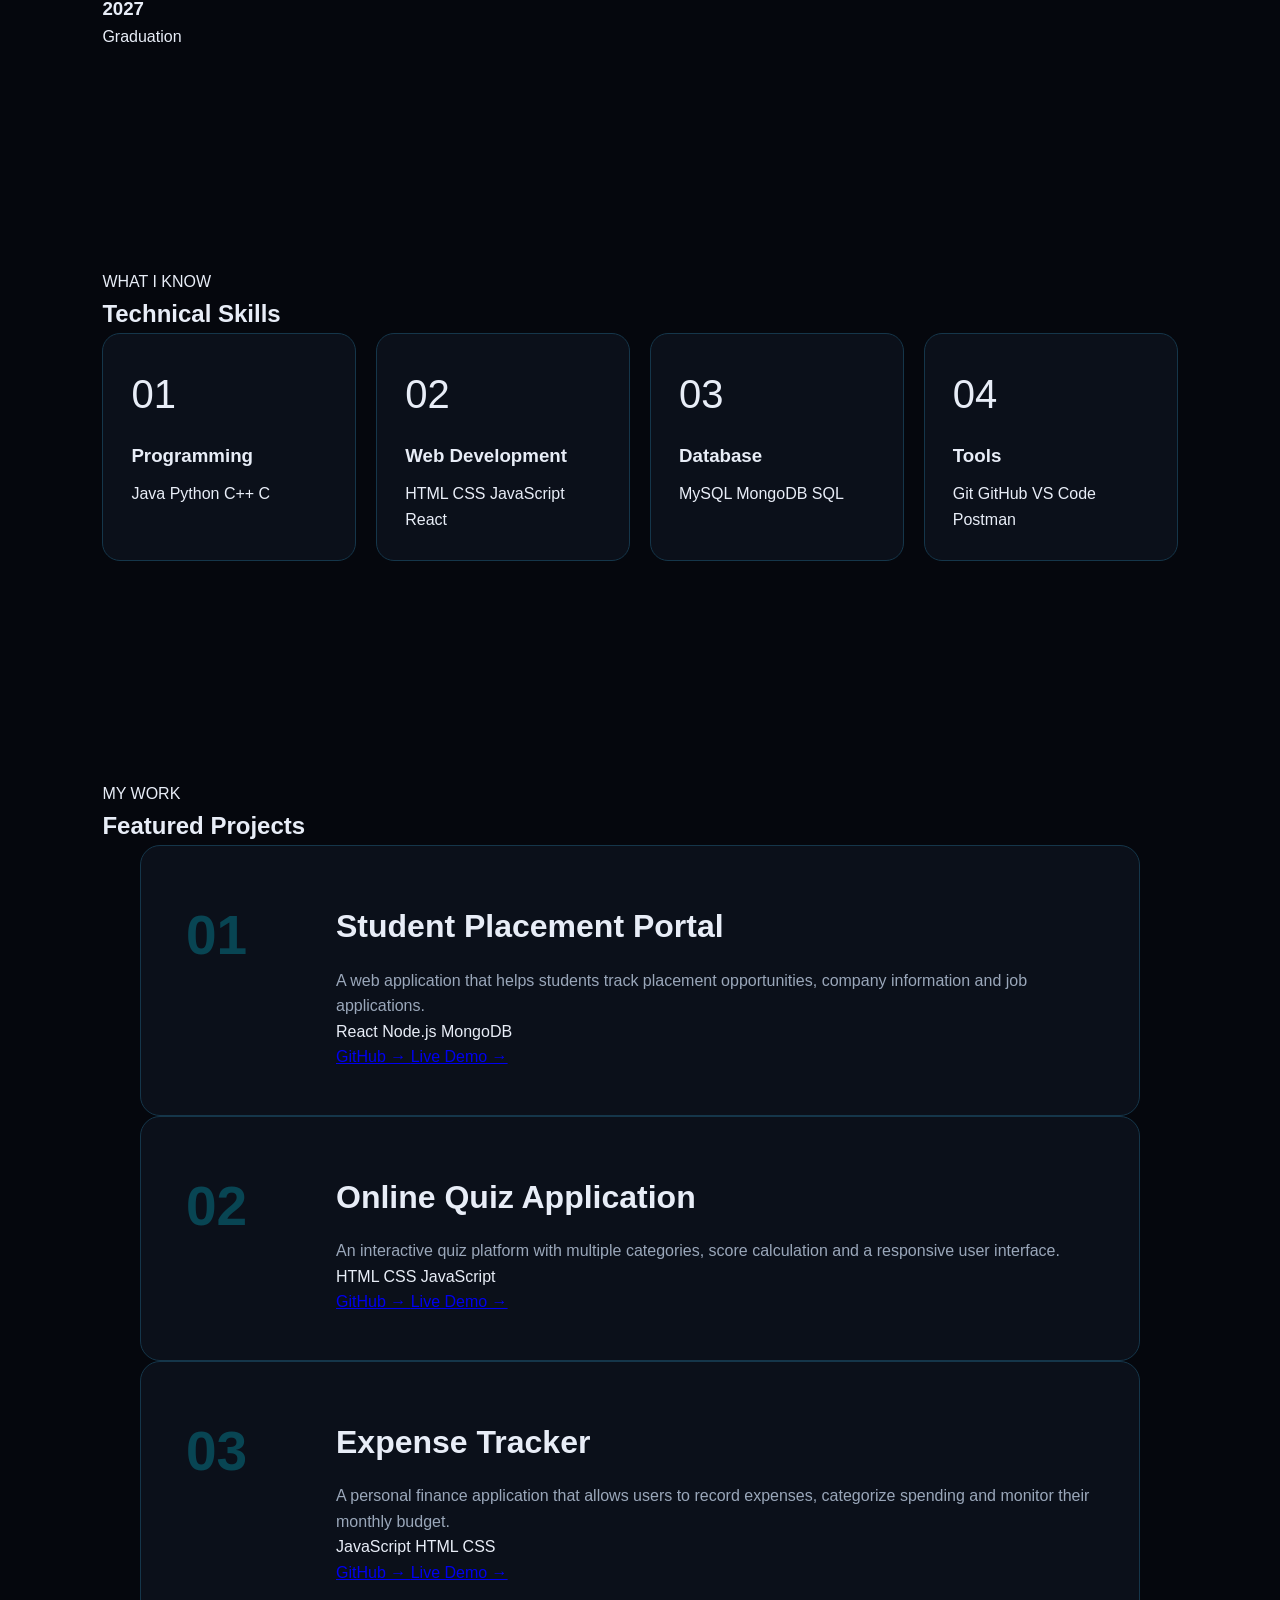
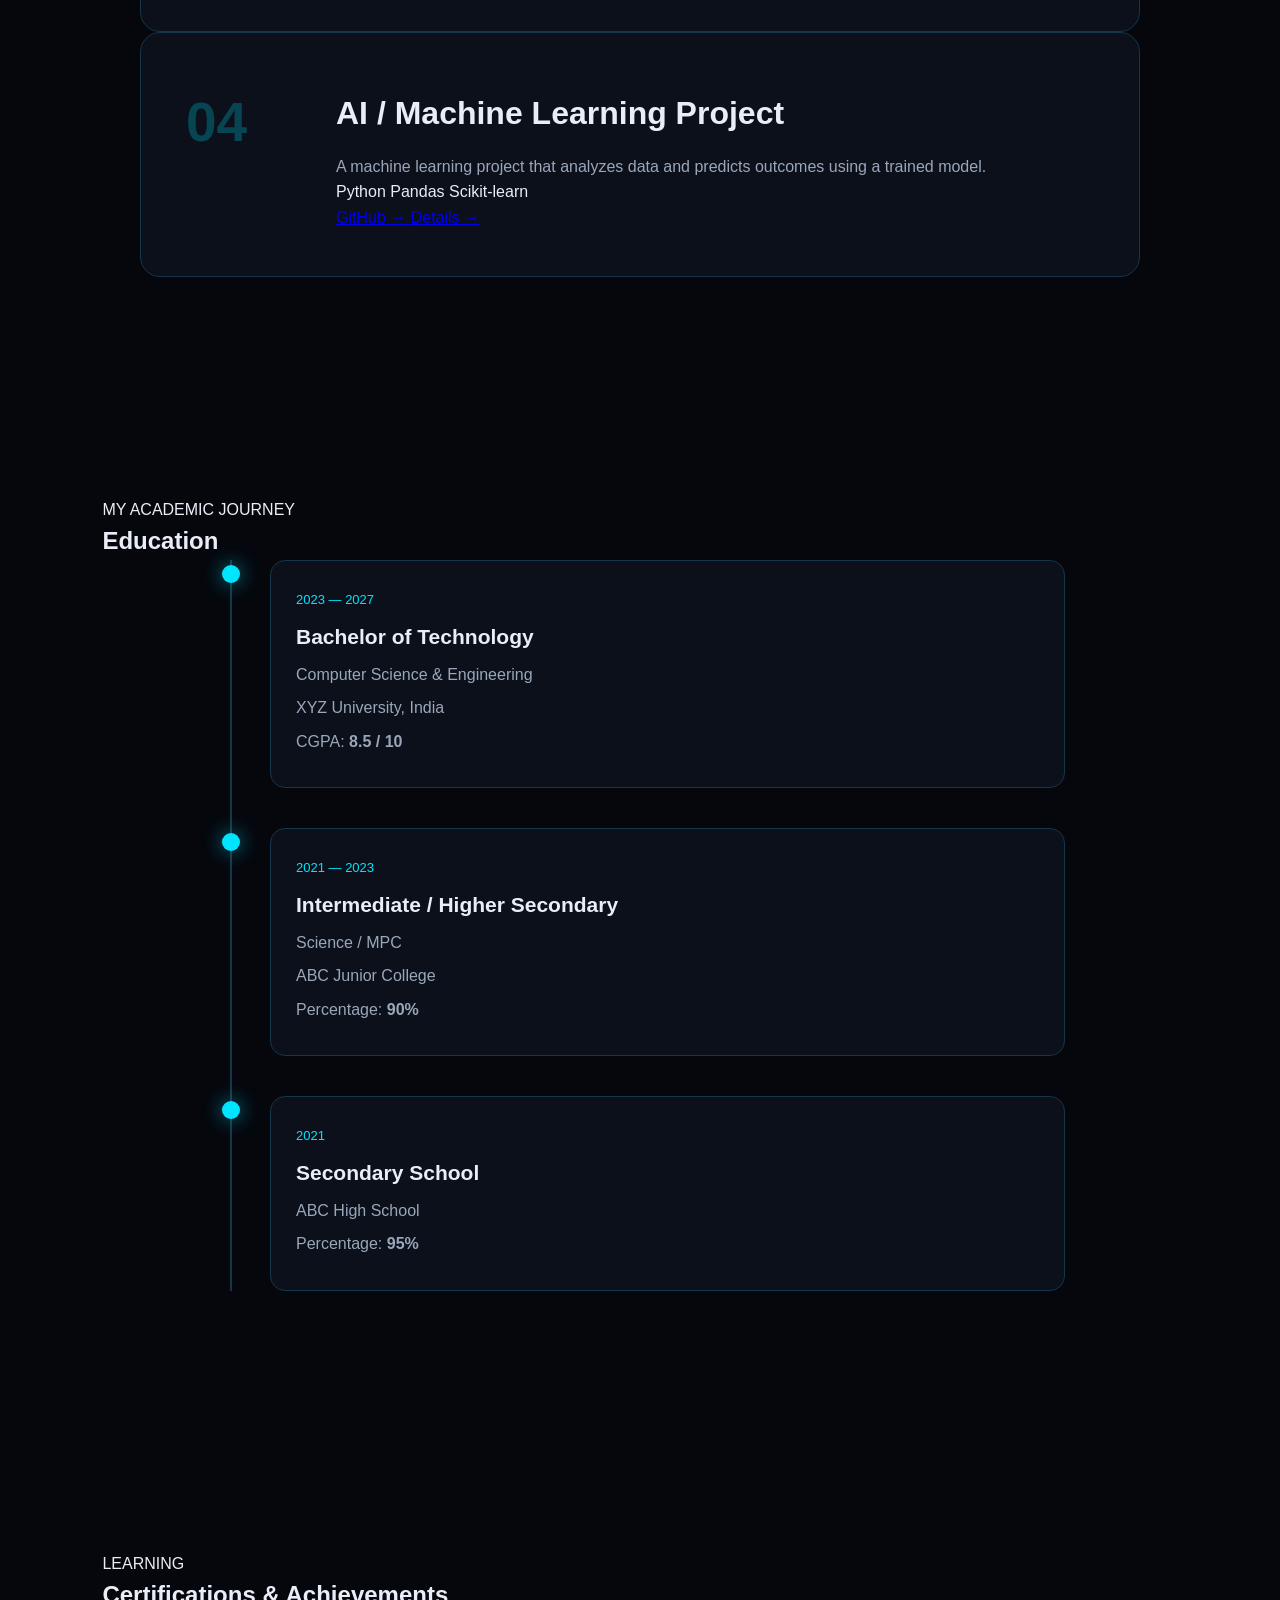
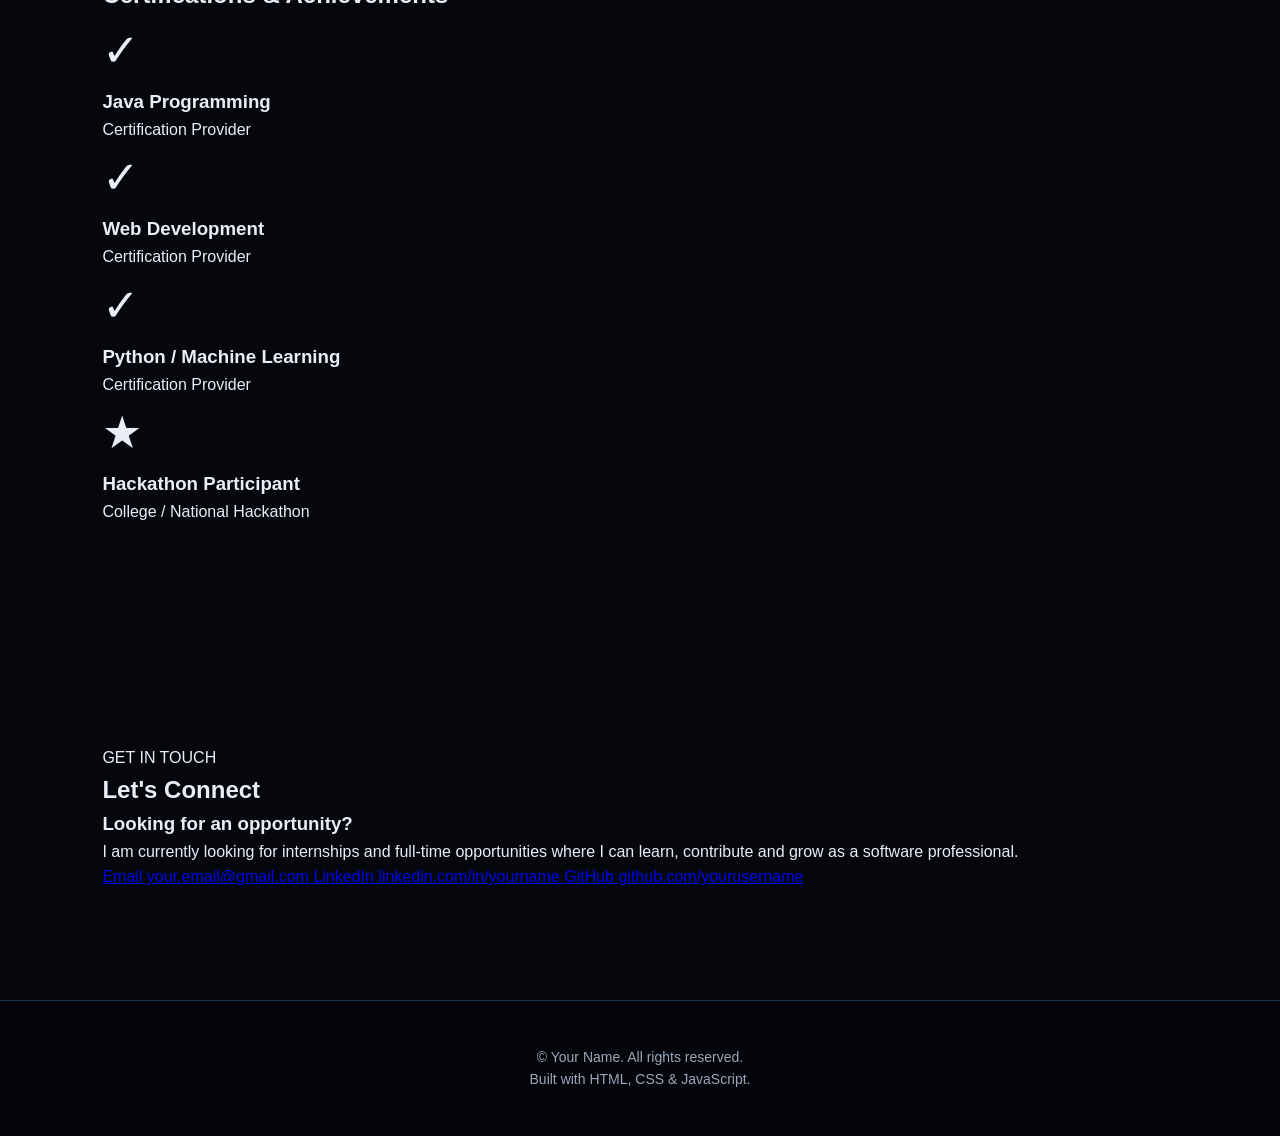
==== commit 9f1ffe41: "Add files via upload" ====
--- a/html/index.html
+++ b/html/index.html
@@ -1,14 +1,18 @@
 <!DOCTYPE html>
 <html lang="en">
-
 <head>
     <meta charset="UTF-8">
     <meta name="viewport" content="width=device-width, initial-scale=1.0">
 
-    <title>Chevuri Gangadhar Rao | Cyber Security Portfolio</title>
-
-    <meta name="description"
-          content="Portfolio of Chevuri Gangadhar Rao, a Cyber Security student interested in Software Development and Cyber Security.">
+    <meta name="description" content="Portfolio of a final-year B.Tech student">
+    <meta name="author" content="Your Name">
+
+    <title>| B.Tech Student Portfolio</title>
+
+    <link rel="preconnect" href="https://fonts.googleapis.com">
+    <link rel="preconnect" href="https://fonts.gstatic.com" crossorigin>
+
+    <link href="https://fonts.googleapis.com/css2?family=Inter:wght@400;500;600;700;800&display=swap" rel="stylesheet">
 
     <link rel="stylesheet" href="style.css">
 </head>
@@ -17,801 +21,651 @@
 
     <!-- ================= NAVBAR ================= -->
 
-    <header class="navbar">
-
-        <nav>
-            <a href="#home">Home</a>
-            <a href="#about">About</a>
-            <a href="#skills">Skills</a>
-            <a href="#projects">Projects</a>
-            <a href="#education">Education</a>
-            <a href="#certifications">Certifications</a>
-            <a href="#contact">Contact</a>
+    <header class="header">
+        <nav class="navbar container">
+
+            <a href="#home" class="logo">
+                <span>&lt;</span> YourName <span>/&gt;</span>
+            </a>
+
+            <button class="menu-btn" id="menuBtn" aria-label="Open menu">
+                ☰
+            </button>
+
+            <ul class="nav-links" id="navLinks">
+                <li><a href="#home">Home</a></li>
+                <li><a href="#about">About</a></li>
+                <li><a href="#skills">Skills</a></li>
+                <li><a href="#projects">Projects</a></li>
+                <li><a href="#education">Education</a></li>
+                <li><a href="#contact">Contact</a></li>
+            </ul>
+
         </nav>
-
-        <a href="#contact" class="nav-btn">
-            Let's Talk
-        </a>
-
     </header>
 
 
-    <!-- ================= HOME ================= -->
-
-    <section id="home" class="hero">
-
-        <div class="hero-content">
-
-            <p class="welcome">
-                Welcome to my portfolio
+    <!-- ================= HERO ================= -->
+
+    <main>
+
+        <section class="hero" id="home">
+
+            <div class="hero-content container">
+
+                <div class="hero-text">
+
+                    <p class="hello">HELLO, I'M</p>
+
+                    <h1>
+                        Your <span>Name</span>
+                    </h1>
+
+                    <h2>
+                        Final-Year B.Tech Student & Aspiring Software Developer
+                    </h2>
+
+                    <p class="hero-description">
+                        I am a passionate B.Tech student interested in software
+                        development, problem solving and building real-world
+                        applications using modern technologies.
+                    </p>
+
+                    <div class="hero-buttons">
+                        <a href="#projects" class="btn primary-btn">
+                            View My Projects
+                        </a>
+
+                        <a href="resume.pdf" class="btn secondary-btn" download>
+                            Download Resume
+                        </a>
+                    </div>
+
+                    <div class="social-links">
+
+                        <!-- Replace these URLs with your profiles -->
+
+                        <a href="https://github.com/" target="_blank">
+                            GitHub
+                        </a>
+
+                        <a href="https://www.linkedin.com/" target="_blank">
+                            LinkedIn
+                        </a>
+
+                        <a href="mailto:your.email@gmail.com">
+                            Email
+                        </a>
+
+                    </div>
+
+                </div>
+
+
+                <div class="hero-card">
+
+                    <div class="profile-circle">
+                        YN
+                    </div>
+
+                    <h3>Your Name</h3>
+
+                    <p>B.Tech CSE | Final Year</p>
+
+                    <div class="availability">
+                        <span></span>
+                        Open to opportunities
+                    </div>
+
+                </div>
+
+            </div>
+
+        </section>
+
+
+        <!-- ================= ABOUT ================= -->
+
+        <section class="section" id="about">
+
+            <div class="container">
+
+                <div class="section-heading">
+                    <p>GET TO KNOW ME</p>
+                    <h2>About Me</h2>
+                </div>
+
+                <div class="about-grid">
+
+                    <div class="about-text">
+
+                        <p>
+                            I am a final-year Bachelor of Technology student
+                            specializing in Computer Science and Engineering.
+                            I enjoy developing software applications and
+                            solving challenging programming problems.
+                        </p>
+
+                        <p>
+                            Throughout my academic journey, I have worked on
+                            various projects that helped me gain practical
+                            experience in programming, web development,
+                            databases and software engineering.
+                        </p>
+
+                        <p>
+                            I am currently looking for opportunities where I
+                            can apply my technical skills, learn from experienced
+                            professionals and contribute to meaningful projects.
+                        </p>
+
+                    </div>
+
+
+                    <div class="about-stats">
+
+                        <div class="stat">
+                            <h3>4+</h3>
+                            <p>Projects</p>
+                        </div>
+
+                        <div class="stat">
+                            <h3>8.5</h3>
+                            <p>CGPA</p>
+                        </div>
+
+                        <div class="stat">
+                            <h3>3+</h3>
+                            <p>Certifications</p>
+                        </div>
+
+                        <div class="stat">
+                            <h3>2027</h3>
+                            <p>Graduation</p>
+                        </div>
+
+                    </div>
+
+                </div>
+
+            </div>
+
+        </section>
+
+
+        <!-- ================= SKILLS ================= -->
+
+        <section class="section dark-section" id="skills">
+
+            <div class="container">
+
+                <div class="section-heading">
+                    <p>WHAT I KNOW</p>
+                    <h2>Technical Skills</h2>
+                </div>
+
+
+                <div class="skills-grid">
+
+                    <div class="skill-card">
+                        <div class="skill-icon">01</div>
+                        <h3>Programming</h3>
+
+                        <div class="tags">
+                            <span>Java</span>
+                            <span>Python</span>
+                            <span>C++</span>
+                            <span>C</span>
+                        </div>
+                    </div>
+
+
+                    <div class="skill-card">
+                        <div class="skill-icon">02</div>
+                        <h3>Web Development</h3>
+
+                        <div class="tags">
+                            <span>HTML</span>
+                            <span>CSS</span>
+                            <span>JavaScript</span>
+                            <span>React</span>
+                        </div>
+                    </div>
+
+
+                    <div class="skill-card">
+                        <div class="skill-icon">03</div>
+                        <h3>Database</h3>
+
+                        <div class="tags">
+                            <span>MySQL</span>
+                            <span>MongoDB</span>
+                            <span>SQL</span>
+                        </div>
+                    </div>
+
+
+                    <div class="skill-card">
+                        <div class="skill-icon">04</div>
+                        <h3>Tools</h3>
+
+                        <div class="tags">
+                            <span>Git</span>
+                            <span>GitHub</span>
+                            <span>VS Code</span>
+                            <span>Postman</span>
+                        </div>
+                    </div>
+
+                </div>
+
+            </div>
+
+        </section>
+
+
+        <!-- ================= PROJECTS ================= -->
+
+        <section class="section" id="projects">
+
+            <div class="container">
+
+                <div class="section-heading">
+                    <p>MY WORK</p>
+                    <h2>Featured Projects</h2>
+                </div>
+
+
+                <div class="projects-grid">
+
+
+                    <!-- PROJECT 1 -->
+
+                    <article class="project-card">
+
+                        <div class="project-number">
+                            01
+                        </div>
+
+                        <div class="project-content">
+
+                            <h3>Student Placement Portal</h3>
+
+                            <p>
+                                A web application that helps students track
+                                placement opportunities, company information
+                                and job applications.
+                            </p>
+
+                            <div class="project-tech">
+                                <span>React</span>
+                                <span>Node.js</span>
+                                <span>MongoDB</span>
+                            </div>
+
+                            <div class="project-links">
+                                <a href="https://github.com/" target="_blank">
+                                    GitHub →
+                                </a>
+
+                                <a href="#" target="_blank">
+                                    Live Demo →
+                                </a>
+                            </div>
+
+                        </div>
+
+                    </article>
+
+
+                    <!-- PROJECT 2 -->
+
+                    <article class="project-card">
+
+                        <div class="project-number">
+                            02
+                        </div>
+
+                        <div class="project-content">
+
+                            <h3>Online Quiz Application</h3>
+
+                            <p>
+                                An interactive quiz platform with multiple
+                                categories, score calculation and a responsive
+                                user interface.
+                            </p>
+
+                            <div class="project-tech">
+                                <span>HTML</span>
+                                <span>CSS</span>
+                                <span>JavaScript</span>
+                            </div>
+
+                            <div class="project-links">
+                                <a href="https://github.com/" target="_blank">
+                                    GitHub →
+                                </a>
+
+                                <a href="#" target="_blank">
+                                    Live Demo →
+                                </a>
+                            </div>
+
+                        </div>
+
+                    </article>
+
+
+                    <!-- PROJECT 3 -->
+
+                    <article class="project-card">
+
+                        <div class="project-number">
+                            03
+                        </div>
+
+                        <div class="project-content">
+
+                            <h3>Expense Tracker</h3>
+
+                            <p>
+                                A personal finance application that allows
+                                users to record expenses, categorize spending
+                                and monitor their monthly budget.
+                            </p>
+
+                            <div class="project-tech">
+                                <span>JavaScript</span>
+                                <span>HTML</span>
+                                <span>CSS</span>
+                            </div>
+
+                            <div class="project-links">
+                                <a href="https://github.com/" target="_blank">
+                                    GitHub →
+                                </a>
+
+                                <a href="#" target="_blank">
+                                    Live Demo →
+                                </a>
+                            </div>
+
+                        </div>
+
+                    </article>
+
+
+                    <!-- PROJECT 4 -->
+
+                    <article class="project-card">
+
+                        <div class="project-number">
+                            04
+                        </div>
+
+                        <div class="project-content">
+
+                            <h3>AI / Machine Learning Project</h3>
+
+                            <p>
+                                A machine learning project that analyzes data
+                                and predicts outcomes using a trained model.
+                            </p>
+
+                            <div class="project-tech">
+                                <span>Python</span>
+                                <span>Pandas</span>
+                                <span>Scikit-learn</span>
+                            </div>
+
+                            <div class="project-links">
+                                <a href="https://github.com/" target="_blank">
+                                    GitHub →
+                                </a>
+
+                                <a href="#" target="_blank">
+                                    Details →
+                                </a>
+                            </div>
+
+                        </div>
+
+                    </article>
+
+                </div>
+
+            </div>
+
+        </section>
+
+
+        <!-- ================= EDUCATION ================= -->
+
+        <section class="section dark-section" id="education">
+
+            <div class="container">
+
+                <div class="section-heading">
+                    <p>MY ACADEMIC JOURNEY</p>
+                    <h2>Education</h2>
+                </div>
+
+
+                <div class="timeline">
+
+                    <div class="timeline-item">
+
+                        <div class="timeline-dot"></div>
+
+                        <div class="timeline-content">
+
+                            <span>2023 — 2027</span>
+
+                            <h3>Bachelor of Technology</h3>
+
+                            <h4>Computer Science & Engineering</h4>
+
+                            <p>
+                                XYZ University, India
+                            </p>
+
+                            <p>
+                                CGPA: <strong>8.5 / 10</strong>
+                            </p>
+
+                        </div>
+
+                    </div>
+
+
+                    <div class="timeline-item">
+
+                        <div class="timeline-dot"></div>
+
+                        <div class="timeline-content">
+
+                            <span>2021 — 2023</span>
+
+                            <h3>Intermediate / Higher Secondary</h3>
+
+                            <h4>Science / MPC</h4>
+
+                            <p>
+                                ABC Junior College
+                            </p>
+
+                            <p>
+                                Percentage: <strong>90%</strong>
+                            </p>
+
+                        </div>
+
+                    </div>
+
+
+                    <div class="timeline-item">
+
+                        <div class="timeline-dot"></div>
+
+                        <div class="timeline-content">
+
+                            <span>2021</span>
+
+                            <h3>Secondary School</h3>
+
+                            <h4>ABC High School</h4>
+
+                            <p>
+                                Percentage: <strong>95%</strong>
+                            </p>
+
+                        </div>
+
+                    </div>
+
+                </div>
+
+            </div>
+
+        </section>
+
+
+        <!-- ================= CERTIFICATIONS ================= -->
+
+        <section class="section">
+
+            <div class="container">
+
+                <div class="section-heading">
+                    <p>LEARNING</p>
+                    <h2>Certifications & Achievements</h2>
+                </div>
+
+
+                <div class="certifications">
+
+                    <div class="certificate">
+                        <span class="certificate-icon">✓</span>
+
+                        <div>
+                            <h3>Java Programming</h3>
+                            <p>Certification Provider</p>
+                        </div>
+                    </div>
+
+
+                    <div class="certificate">
+                        <span class="certificate-icon">✓</span>
+
+                        <div>
+                            <h3>Web Development</h3>
+                            <p>Certification Provider</p>
+                        </div>
+                    </div>
+
+
+                    <div class="certificate">
+                        <span class="certificate-icon">✓</span>
+
+                        <div>
+                            <h3>Python / Machine Learning</h3>
+                            <p>Certification Provider</p>
+                        </div>
+                    </div>
+
+
+                    <div class="certificate">
+                        <span class="certificate-icon">★</span>
+
+                        <div>
+                            <h3>Hackathon Participant</h3>
+                            <p>College / National Hackathon</p>
+                        </div>
+                    </div>
+
+                </div>
+
+            </div>
+
+        </section>
+
+
+        <!-- ================= CONTACT ================= -->
+
+        <section class="section contact-section" id="contact">
+
+            <div class="container">
+
+                <div class="section-heading">
+                    <p>GET IN TOUCH</p>
+                    <h2>Let's Connect</h2>
+                </div>
+
+
+                <div class="contact-box">
+
+                    <div class="contact-text">
+
+                        <h3>Looking for an opportunity?</h3>
+
+                        <p>
+                            I am currently looking for internships and
+                            full-time opportunities where I can learn,
+                            contribute and grow as a software professional.
+                        </p>
+
+                    </div>
+
+
+                    <div class="contact-details">
+
+                        <a href="mailto:your.email@gmail.com">
+                            <span>Email</span>
+                            your.email@gmail.com
+                        </a>
+
+                        <a href="https://www.linkedin.com/" target="_blank">
+                            <span>LinkedIn</span>
+                            linkedin.com/in/yourname
+                        </a>
+
+                        <a href="https://github.com/" target="_blank">
+                            <span>GitHub</span>
+                            github.com/yourusername
+                        </a>
+
+                    </div>
+
+                </div>
+
+            </div>
+
+        </section>
+
+    </main>
+
+
+    <!-- ================= FOOTER ================= -->
+
+    <footer class="footer">
+
+        <div class="container footer-content">
+
+            <p>
+                © <span id="year"></span> Your Name. All rights reserved.
             </p>
 
-            <h1>
-                Hi, I'm <span>Chevuri Gangadhar Rao</span>
-            </h1>
-
-            <!-- FIXED TITLE -->
-            <h2 id="career-title">
-                Cyber Security Enthusiast
-            </h2>
-
-            <p class="hero-description">
-                Passionate about Cyber Security, Software Development
-                and emerging technologies. I enjoy learning new technologies,
-                building practical projects and solving real-world problems.
+            <p>
+                Built with HTML, CSS & JavaScript.
             </p>
 
-
-            <!-- HERO BUTTONS -->
-
-            <div class="hero-buttons">
-
-                <a href="#projects" class="primary-btn">
-                    View Projects
-                </a>
-
-                <a href="#contact" class="secondary-btn">
-                    Contact Me
-                </a>
-
-                <a href="resume.pdf" download class="secondary-btn">
-                    Download Resume
-                </a>
-
-            </div>
-
-
-            <!-- SOCIAL LINKS -->
-
-            <div class="social-links">
-
-                <a href="https://www.linkedin.com/in/chevuri-gangadhar-rao-58a858272/"
-                   target="_blank"
-                   rel="noopener noreferrer">
-                    LinkedIn
-                </a>
-
-                <a href="mailto:gangadharch739@gmail.com">
-                    Email
-                </a>
-
-                <!-- FIXED GITHUB LINK -->
-                <a href="https://github.com/gangadharchevuri/cancer-care-buddy"
-                   target="_blank"
-                   rel="noopener noreferrer">
-                    GitHub
-                </a>
-
-            </div>
-
         </div>
 
-
-        <!-- PROFILE PHOTO -->
-
-        <div class="hero-visual">
-
-            <div class="profile-circle">
-
-                <img src="./profile.jpg"
-                     alt="Chevuri Gangadhar Rao">
-
-                <div class="orbit orbit-one"></div>
-                <div class="orbit orbit-two"></div>
-
-            </div>
-
-        </div>
-
-    </section>
-
-
-    <!-- ================= ABOUT ================= -->
-
-    <section id="about" class="section">
-
-        <div class="section-title">
-
-            <p>Who I Am</p>
-
-            <h2>
-                About <span>Me</span>
-            </h2>
-
-        </div>
-
-
-        <div class="about-container">
-
-            <div class="about-card">
-
-                <div class="about-icon">
-                    🛡️
-                </div>
-
-                <h3>
-                    Cyber Security Enthusiast
-                </h3>
-
-                <p>
-                    I am a B.Tech student specializing in CSE Cyber Security.
-                    I am passionate about understanding cybersecurity,
-                    software development and modern technologies.
-                </p>
-
-            </div>
-
-
-            <div class="about-text">
-
-                <h3>
-                    Building skills. Creating projects. Growing every day.
-                </h3>
-
-                <p>
-                    I believe that continuous learning and practical experience
-                    are important for building a successful career in technology.
-                </p>
-
-                <p>
-                    My current interests include Cyber Security, Python,
-                    Database Management and Software Development.
-                </p>
-
-
-                <div class="about-details">
-
-                    <div>
-                        <strong>Location</strong>
-                        <span>Guntur, India</span>
-                    </div>
-
-                    <div>
-                        <strong>Education</strong>
-                        <span>B.Tech – CSE Cyber Security</span>
-                    </div>
-
-                    <div>
-                        <strong>Graduation</strong>
-                        <span>2027</span>
-                    </div>
-
-                    <div>
-                        <strong>CGPA</strong>
-                        <span>72.21</span>
-                    </div>
-
-                </div>
-
-            </div>
-
-        </div>
-
-    </section>
-
-
-    <!-- ================= SKILLS ================= -->
-
-    <section id="skills" class="section skills-section">
-
-        <div class="section-title">
-
-            <p>My Expertise</p>
-
-            <h2>
-                Technical <span>Skills</span>
-            </h2>
-
-        </div>
-
-
-        <div class="skills-grid">
-
-            <div class="skill-card">
-
-                <div class="skill-icon">
-                    🐍
-                </div>
-
-                <h3>
-                    Python
-                </h3>
-
-                <p>
-                    Python programming and problem solving.
-                </p>
-
-                <div class="skill-bar">
-                    <div class="skill-progress python"></div>
-                </div>
-
-            </div>
-
-
-            <div class="skill-card">
-
-                <div class="skill-icon">
-                    🗄️
-                </div>
-
-                <h3>
-                    DBMS
-                </h3>
-
-                <p>
-                    Database concepts and management systems.
-                </p>
-
-                <div class="skill-bar">
-                    <div class="skill-progress dbms"></div>
-                </div>
-
-            </div>
-
-
-            <div class="skill-card">
-
-                <div class="skill-icon">
-                    🛡️
-                </div>
-
-                <h3>
-                    Cyber Security
-                </h3>
-
-                <p>
-                    Cybersecurity fundamentals and security concepts.
-                </p>
-
-                <div class="skill-bar">
-                    <div class="skill-progress security"></div>
-                </div>
-
-            </div>
-
-
-            <div class="skill-card learning-card">
-
-                <div class="skill-icon">
-                    🚀
-                </div>
-
-                <h3>
-                    Currently Learning
-                </h3>
-
-                <p>
-                    Ethical Hacking • Networking • Advanced Python
-                </p>
-
-            </div>
-
-        </div>
-
-    </section>
-
-
-    <!-- ================= PROJECTS ================= -->
-
-    <section id="projects" class="section">
-
-        <div class="section-title">
-
-            <p>What I've Built</p>
-
-            <h2>
-                Featured <span>Project</span>
-            </h2>
-
-        </div>
-
-
-        <div class="project-card">
-
-            <div class="project-number">
-                01
-            </div>
-
-
-            <div class="project-content">
-
-                <p class="project-category">
-                    AI • Healthcare • Monitoring
-                </p>
-
-                <h3>
-                    Cancer Monitoring & AI Prediction System
-                </h3>
-
-                <p>
-                    An AI-based system designed to support cancer monitoring
-                    and recovery tracking by analyzing patient-related
-                    information and providing prediction-based insights.
-                </p>
-
-
-                <div class="project-tags">
-
-                    <span>AI</span>
-                    <span>Python</span>
-                    <span>Database</span>
-                    <span>Healthcare</span>
-
-                </div>
-
-
-                <div class="project-buttons">
-
-                    <a href="https://cancer-care-buddy.lovable.app/"
-                       target="_blank"
-                       rel="noopener noreferrer"
-                       class="primary-btn">
-                        View Project
-                    </a>
-
-                    <a href="https://github.com/gangadharchevuri/cancer-care-buddy"
-                       target="_blank"
-                       rel="noopener noreferrer"
-                       class="secondary-btn">
-                        GitHub
-                    </a>
-
-                </div>
-
-            </div>
-
-        </div>
-
-    </section>
-
-
-    <!-- ================= EDUCATION ================= -->
-
-    <section id="education" class="section">
-
-        <div class="section-title">
-
-            <p>My Academic Journey</p>
-
-            <h2>
-                My <span>Education</span>
-            </h2>
-
-        </div>
-
-
-        <div class="timeline">
-
-            <div class="timeline-item">
-
-                <div class="timeline-dot"></div>
-
-                <div class="timeline-content">
-
-                    <span>
-                        2023 – 2027
-                    </span>
-
-                    <h3>
-                        B.Tech – CSE (Cyber Security)
-                    </h3>
-
-                    <h4>
-                        Prakasam Engineering College
-                    </h4>
-
-                    <p>
-                        Currently pursuing B.Tech with specialization
-                        in Cyber Security.
-                    </p>
-
-                    <strong>
-                        CGPA: 72.21
-                    </strong>
-
-                </div>
-
-            </div>
-
-
-            <div class="timeline-item">
-
-                <div class="timeline-dot"></div>
-
-                <div class="timeline-content">
-
-                    <span>
-                        Intermediate
-                    </span>
-
-                    <h3>
-                        Intermediate Education
-                    </h3>
-
-                    <p>
-                        Percentage: 50%
-                    </p>
-
-                </div>
-
-            </div>
-
-
-            <div class="timeline-item">
-
-                <div class="timeline-dot"></div>
-
-                <div class="timeline-content">
-
-                    <span>
-                        SSC
-                    </span>
-
-                    <h3>
-                        Secondary School Education
-                    </h3>
-
-                    <p>
-                        CGPA: 9.5
-                    </p>
-
-                </div>
-
-            </div>
-
-        </div>
-
-    </section>
-
-
-    <!-- ================= CERTIFICATIONS ================= -->
-
-    <section id="certifications" class="section">
-
-        <div class="section-title">
-
-            <p>Achievements</p>
-
-            <h2>
-                My <span>Certifications</span>
-            </h2>
-
-        </div>
-
-
-        <div class="certifications-grid">
-
-            <div class="certificate-card">
-
-                <div class="certificate-icon">
-                    📜
-                </div>
-
-                <h3>
-                    ExcelR
-                </h3>
-
-                <p>
-                    Professional certification / training.
-                </p>
-
-                <a href="excelr.pdf"
-                   target="_blank"
-                   class="certificate-link">
-                    View Certificate →
-                </a>
-
-            </div>
-
-
-            <div class="certificate-card">
-
-                <div class="certificate-icon">
-                    🌐
-                </div>
-
-                <h3>
-                    ASAR IT TECHNOLOGY PVT.LTD.
-                </h3>
-
-                <p>
-                    ASAR IT TECH PVT.LTD
-                </p>
-
-                <a href="asar.pdf"
-                   target="_blank"
-                   class="certificate-link">
-                    View Certificate →
-                </a>
-
-            </div>
-
-
-            <div class="certificate-card">
-
-                <div class="certificate-icon">
-                    🌐
-                </div>
-
-                <h3>
-                    IoT
-                </h3>
-
-                <p>
-                    Internet of Things certification.
-                </p>
-
-                <a href="iot.pdf"
-                   target="_blank"
-                   class="certificate-link">
-                    View Certificate →
-                </a>
-
-            </div>
-
-        </div>
-
-    </section>
-
-
-    <!-- ================= CAREER ================= -->
-
-    <section class="career-section">
-
-        <div class="career-content">
-
-            <p>
-                My Vision
-            </p>
-
-            <h2>
-                My <span>Career Goals</span>
-            </h2>
-
-
-            <div class="career-goals">
-
-                <div>
-
-                    <h3>
-                        Short-Term Goal
-                    </h3>
-
-                    <p>
-                        To get a job in a reputed company and start
-                        my professional career in the technology industry.
-                    </p>
-
-                </div>
-
-
-                <div>
-
-                    <h3>
-                        Long-Term Goal
-                    </h3>
-
-                    <p>
-                        To become a skilled professional in Software
-                        Development and Cyber Security.
-                    </p>
-
-                </div>
-
-            </div>
-
-        </div>
-
-    </section>
-
-
-    <!-- ================= CONTACT ================= -->
-
-    <section id="contact" class="section">
-
-        <div class="section-title">
-
-            <p>
-                Let's Connect
-            </p>
-
-            <h2>
-                Contact <span>Me</span>
-            </h2>
-
-        </div>
-
-
-        <div class="contact-container">
-
-            <div class="contact-info">
-
-                <h3>
-                    Let's build something together.
-                </h3>
-
-                <p>
-                    I'm open to opportunities, internships,
-                    collaborations and learning experiences.
-                </p>
-
-
-                <div class="contact-item">
-
-                    <strong>
-                        Email
-                    </strong>
-
-                    <a href="mailto:gangadharch739@gmail.com">
-                        gangadharch739@gmail.com
-                    </a>
-
-                </div>
-
-
-                <div class="contact-item">
-
-                    <strong>
-                        Phone
-                    </strong>
-
-                    <a href="tel:+918919503085">
-                        +91 8919503085
-                    </a>
-
-                </div>
-
-
-                <div class="contact-item">
-
-                    <strong>
-                        Location
-                    </strong>
-
-                    <span>
-                        Guntur, India
-                    </span>
-
-                </div>
-
-            </div>
-
-
-            <form
-                class="contact-form"
-                id="contactForm"
-                action="https://formspree.io/f/mbgrbwql"
-                method="POST">
-
-                <input
-                    type="hidden"
-                    name="subject"
-                    value="New Contact Message - Portfolio">
-
-                <input
-                    type="text"
-                    name="name"
-                    placeholder="Your Name"
-                    required>
-
-                <input
-                    type="email"
-                    name="email"
-                    placeholder="Your Email"
-                    required>
-
-                <textarea
-                    name="message"
-                    rows="6"
-                    placeholder="Your Message"
-                    required></textarea>
-
-                <button
-                    type="submit"
-                    class="primary-btn">
-                    Send Message
-                </button>
-
-            </form>
-
-        </div>
-
-    </section>
-
-
-    <!-- ================= FOOTER ================= -->
-
-    <footer>
-
-        <div class="footer-logo">
-            &lt;Gangadhar/&gt;
-        </div>
-
-        <p>
-            Cyber Security Enthusiast • Software Developer
-        </p>
-
-
-        <div class="footer-links">
-
-            <a href="https://www.linkedin.com/in/chevuri-gangadhar-rao-58a858272/"
-               target="_blank"
-               rel="noopener noreferrer">
-                LinkedIn
-            </a>
-
-            <!-- FIXED GITHUB LINK -->
-            <a href="https://github.com/gangadharchevuri/cancer-care-buddy"
-               target="_blank"
-               rel="noopener noreferrer">
-                GitHub
-            </a>
-
-            <a href="mailto:gangadharch739@gmail.com">
-                Email
-            </a>
-
-        </div>
-
-
-        <p class="copyright">
-            © 2027 Chevuri Gangadhar Rao. All Rights Reserved.
-        </p>
-
     </footer>
 
 
-    <!-- ================= JAVASCRIPT ================= -->
-
-    
-
-    <!-- KEEP CAREER TITLE FIXED -->
-    <script>
-        function keepCyberSecurityTitle() {
-            const title = document.getElementById("career-title");
-
-            if (title) {
-                title.textContent = "Cyber Security Enthusiast";
-            }
-        }
-
-        keepCyberSecurityTitle();
-
-        const titleObserver = new MutationObserver(() => {
-            keepCyberSecurityTitle();
-        });
-
-        const titleElement = document.getElementById("career-title");
-
-        if (titleElement) {
-            titleObserver.observe(titleElement, {
-                childList: true,
-                characterData: true,
-                subtree: true
-            });
-        }
-    </script>
+    <script src="script.js"></script>
 
 </body>
-
-</html>+</html>
